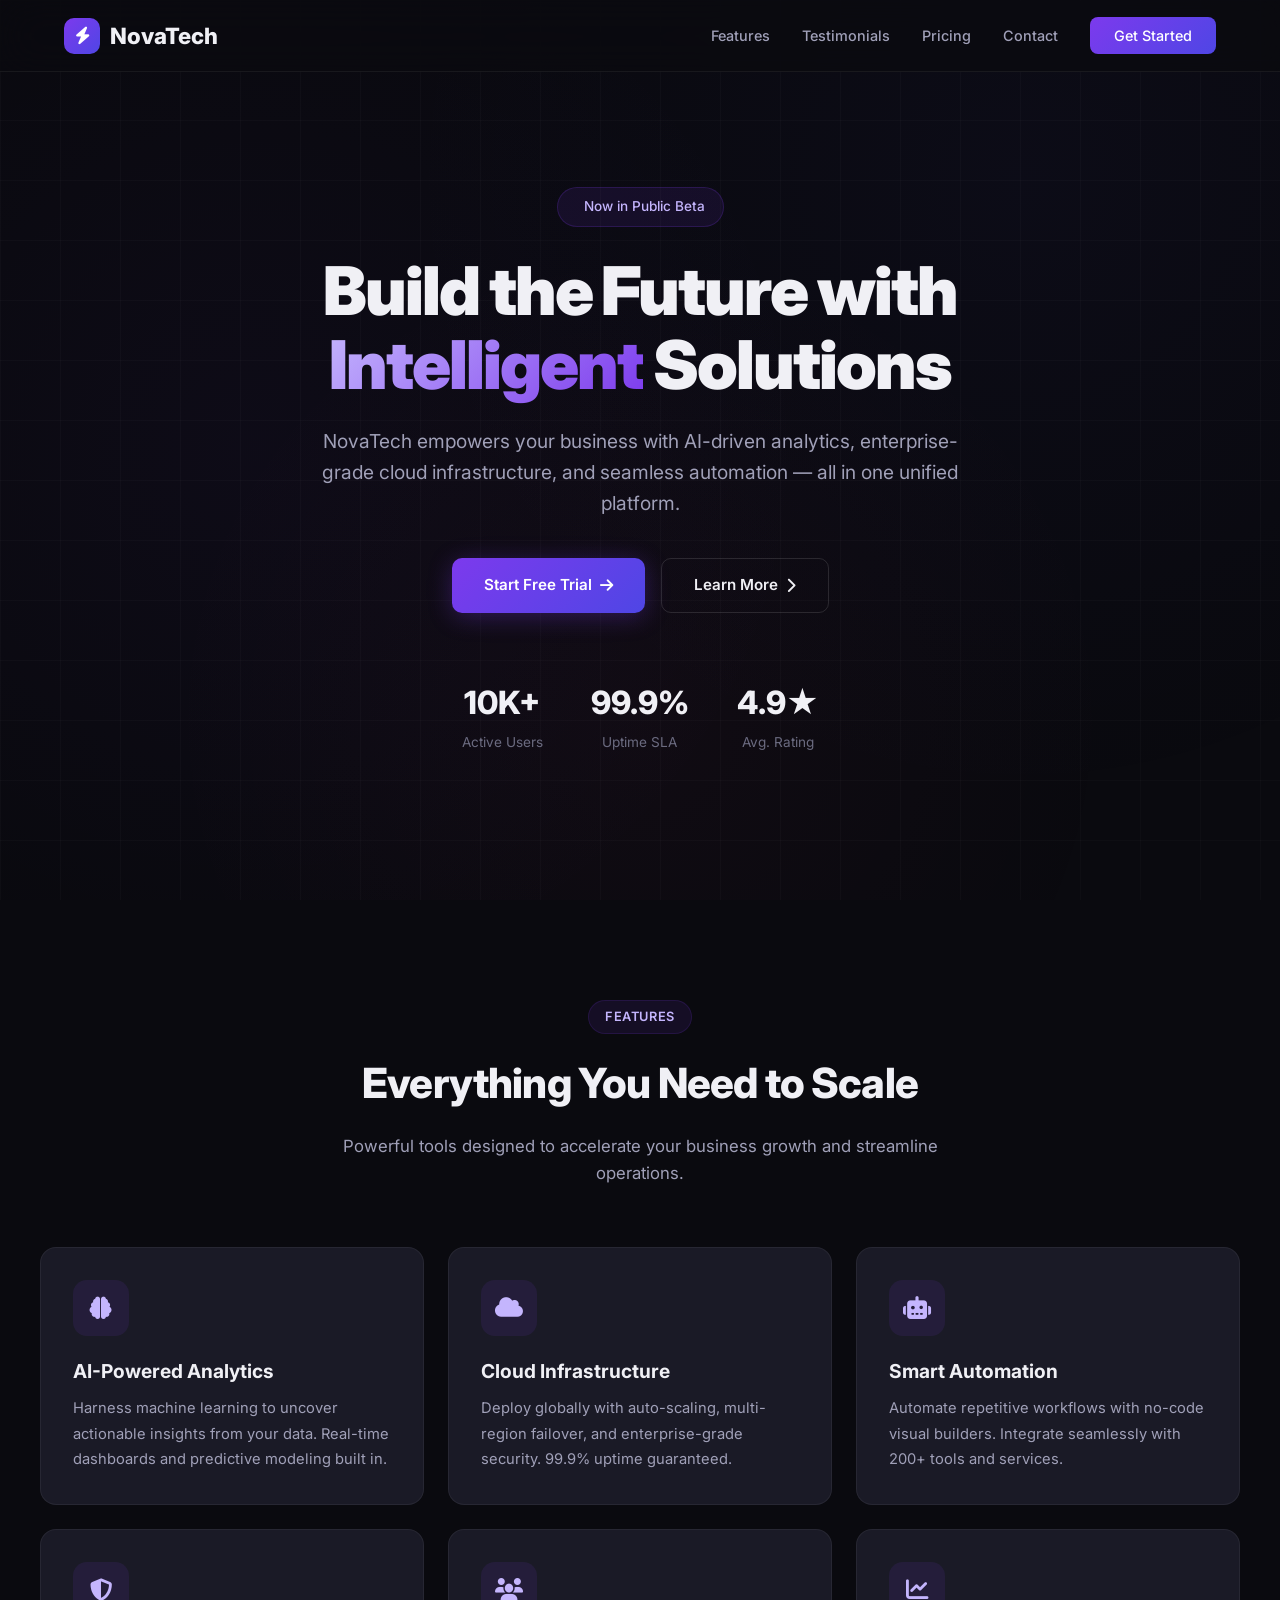
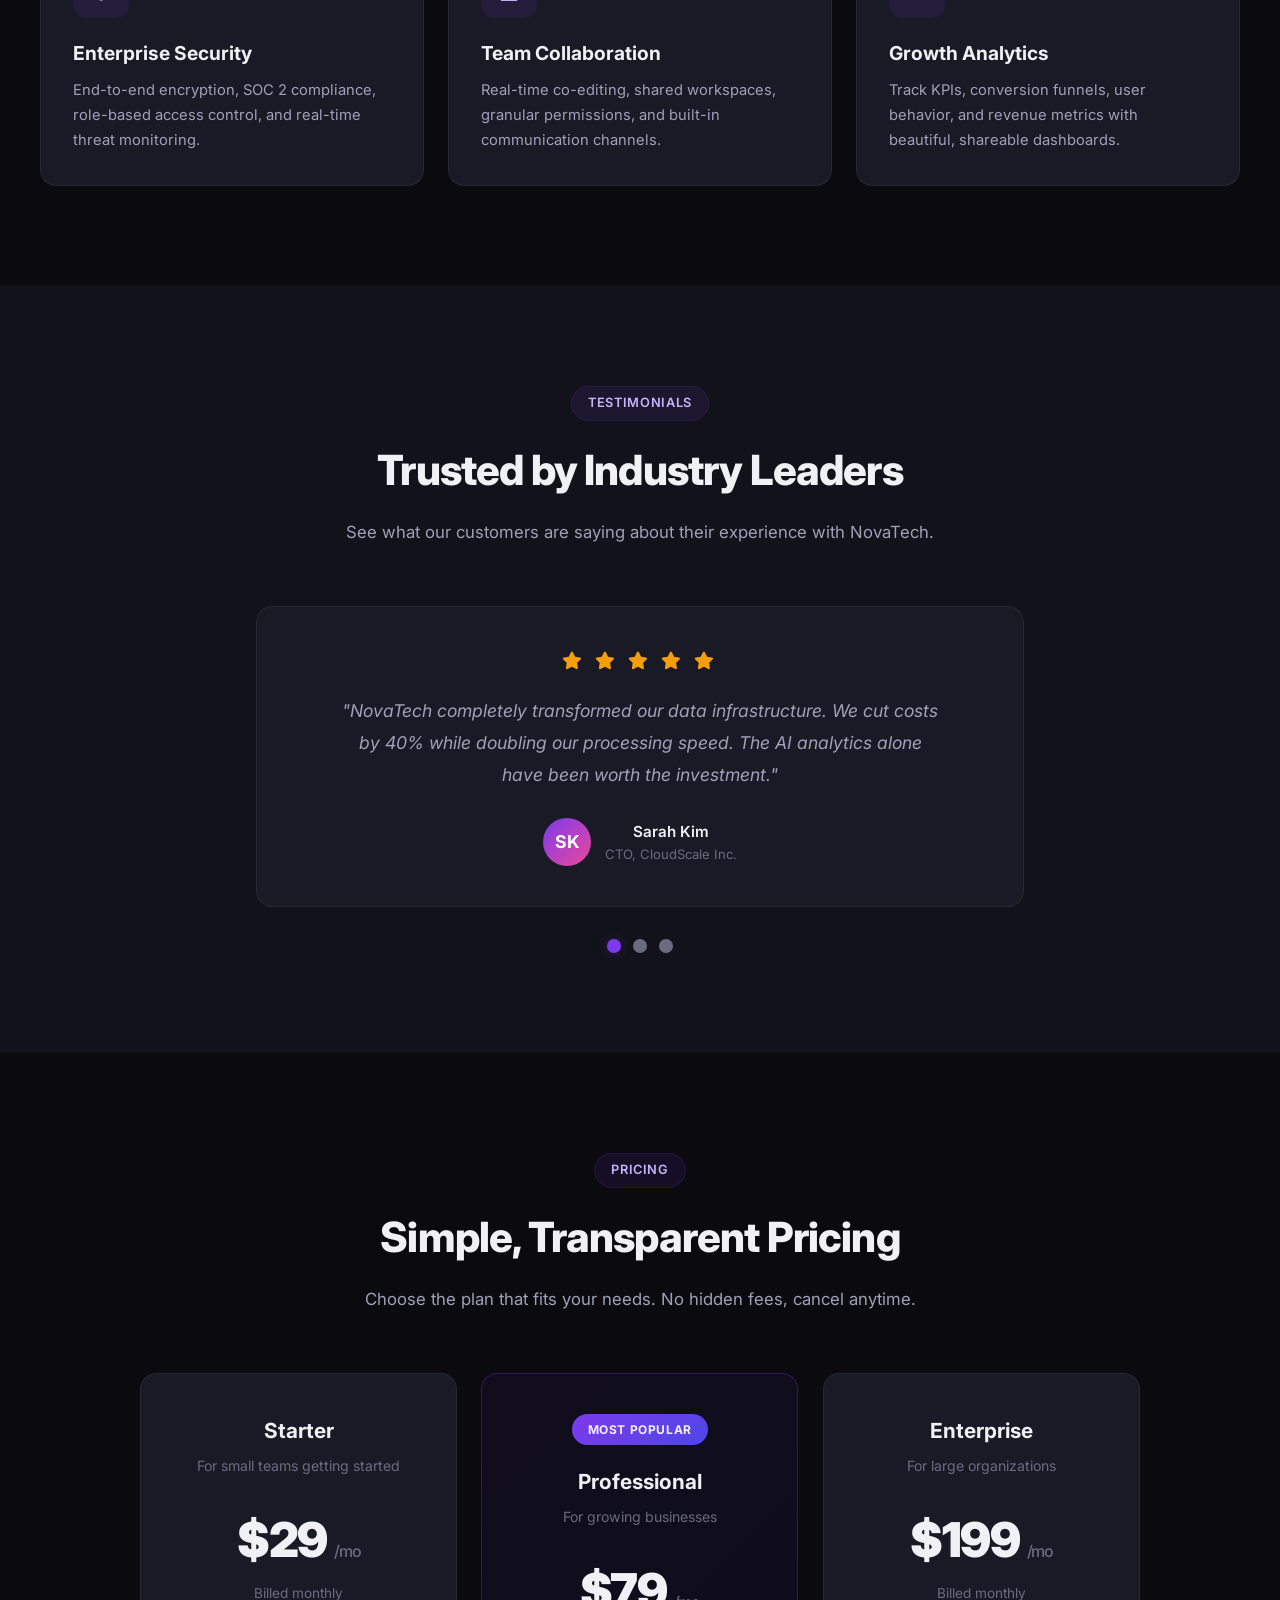
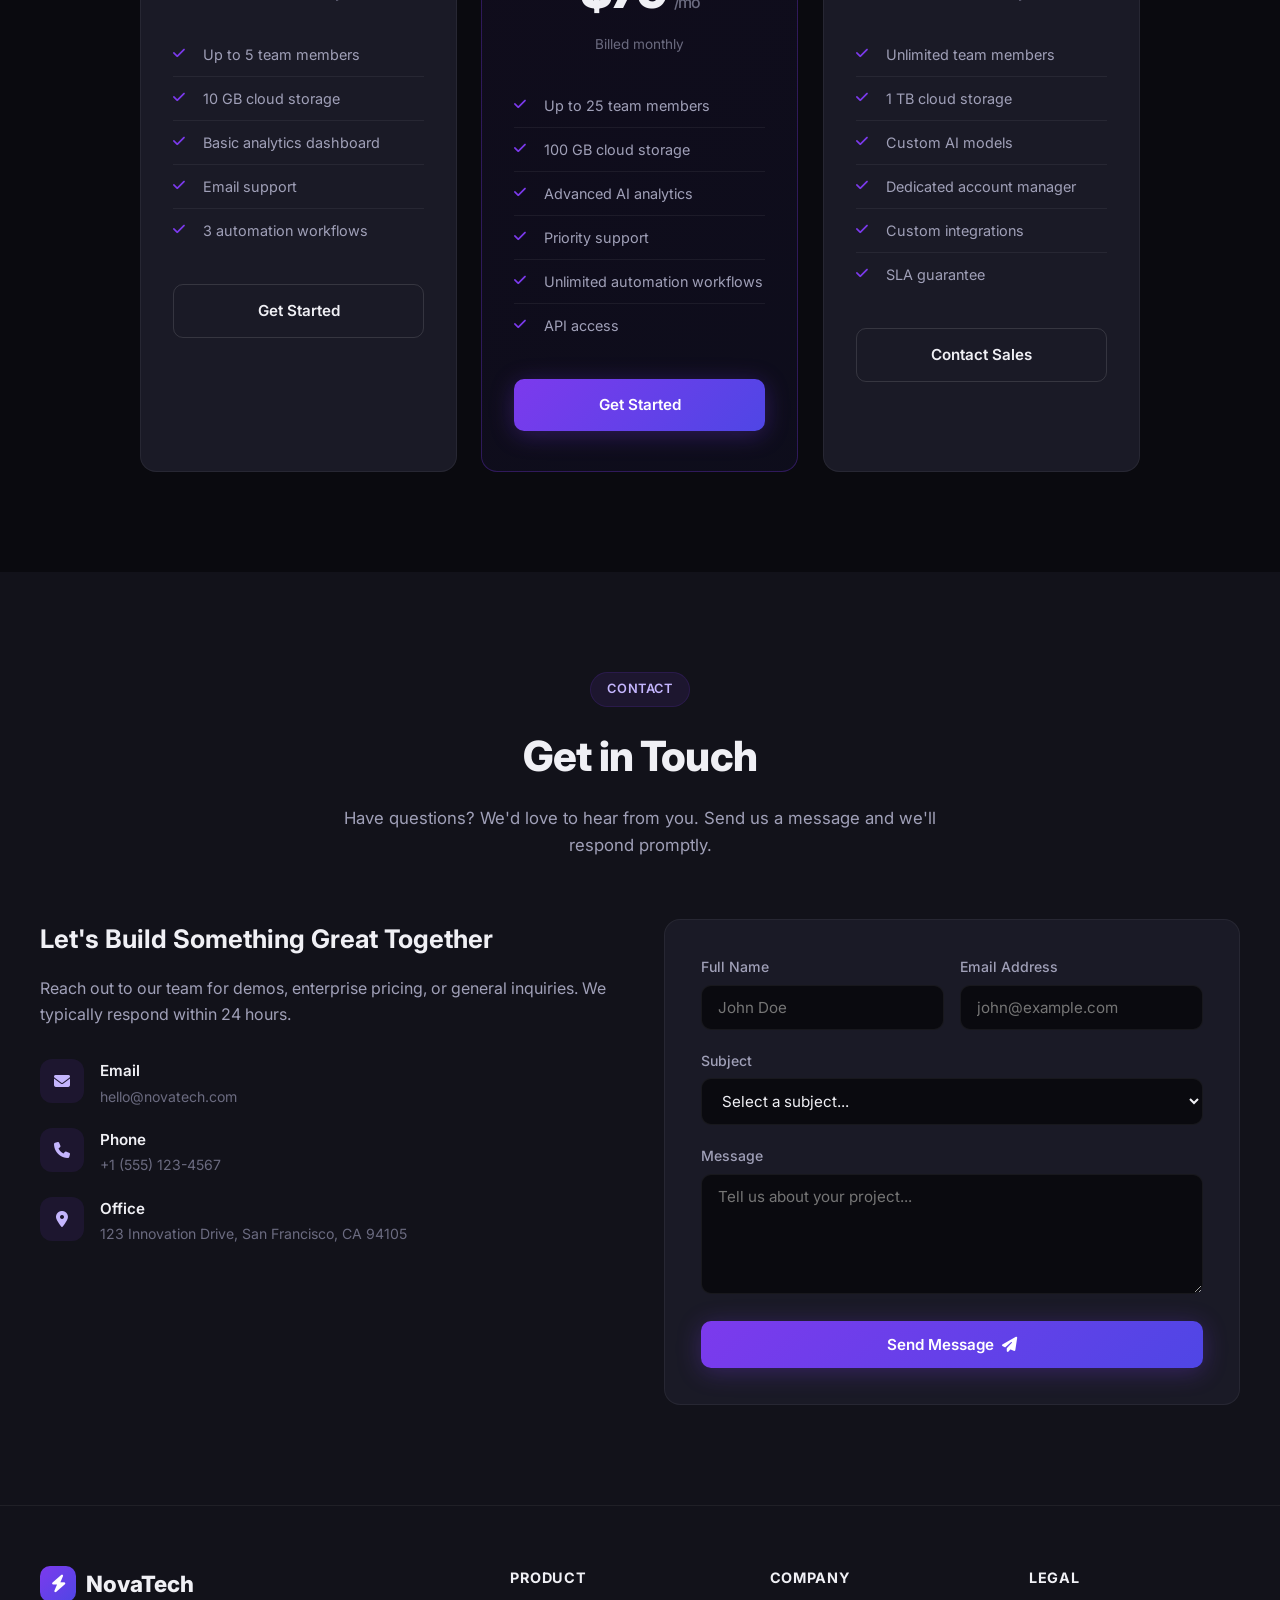
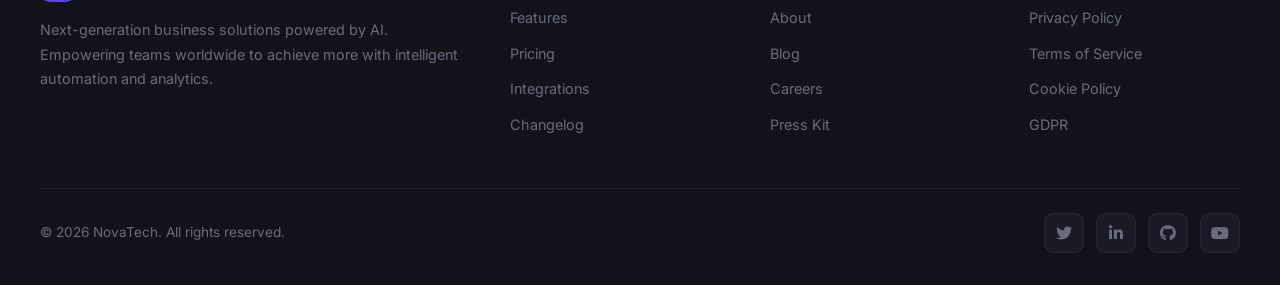
==== index.html @ a4dc11c5 "Initial commit: professional business landing page template" ====
<!DOCTYPE html>
<html lang="en">
<head>
  <meta charset="UTF-8" />
  <meta name="viewport" content="width=device-width, initial-scale=1.0" />
  <title>NovaTech — Next-Gen Business Solutions</title>
  <meta name="description" content="NovaTech delivers cutting-edge business solutions with AI-powered analytics, cloud infrastructure, and enterprise automation." />
  <link rel="preconnect" href="https://fonts.googleapis.com" />
  <link rel="preconnect" href="https://fonts.gstatic.com" crossorigin />
  <link href="https://fonts.googleapis.com/css2?family=Inter:wght@400;500;600;700;800;900&display=swap" rel="stylesheet" />
  <link rel="stylesheet" href="https://cdnjs.cloudflare.com/ajax/libs/font-awesome/6.5.1/css/all.min.css" crossorigin="anonymous" referrerpolicy="no-referrer" />
  <style>
    /* ===== RESET & BASE ===== */
    *,
    *::before,
    *::after { margin: 0; padding: 0; box-sizing: border-box; }

    :root {
      --bg-primary: #0a0a0f;
      --bg-secondary: #12121a;
      --bg-card: #1a1a26;
      --bg-card-hover: #222233;
      --text-primary: #f0f0f5;
      --text-secondary: #a0a0b8;
      --text-muted: #6b6b80;
      --accent: #7c3aed;
      --accent-hover: #8b5cf6;
      --accent-subtle: rgba(124, 58, 237, 0.1);
      --accent-glow: rgba(124, 58, 237, 0.3);
      --gradient-1: linear-gradient(135deg, #7c3aed, #4f46e5);
      --gradient-2: linear-gradient(135deg, #7c3aed, #ec4899);
      --gradient-text: linear-gradient(135deg, #c4b5fd, #7c3aed);
      --border: rgba(255, 255, 255, 0.06);
      --border-hover: rgba(255, 255, 255, 0.12);
      --radius: 16px;
      --radius-sm: 10px;
      --radius-lg: 24px;
      --shadow: 0 4px 30px rgba(0, 0, 0, 0.4);
      --shadow-glow: 0 0 60px rgba(124, 58, 237, 0.15);
      --transition: 0.3s cubic-bezier(0.4, 0, 0.2, 1);
      --max-width: 1200px;
      --nav-height: 72px;
    }

    html { scroll-behavior: smooth; }
    body {
      font-family: 'Inter', -apple-system, BlinkMacSystemFont, sans-serif;
      background: var(--bg-primary);
      color: var(--text-primary);
      line-height: 1.6;
      overflow-x: hidden;
      -webkit-font-smoothing: antialiased;
    }

    /* ===== SCROLLBAR ===== */
    ::-webkit-scrollbar { width: 8px; }
    ::-webkit-scrollbar-track { background: var(--bg-primary); }
    ::-webkit-scrollbar-thumb { background: var(--text-muted); border-radius: 4px; }
    ::-webkit-scrollbar-thumb:hover { background: var(--text-secondary); }

    /* ===== ANIMATED BACKGROUND ===== */
    .bg-grid {
      position: fixed;
      inset: 0;
      z-index: 0;
      pointer-events: none;
      background-image:
        radial-gradient(circle at 20% 50%, rgba(124, 58, 237, 0.04) 0%, transparent 50%),
        radial-gradient(circle at 80% 20%, rgba(79, 70, 229, 0.04) 0%, transparent 50%),
        radial-gradient(circle at 50% 80%, rgba(236, 72, 153, 0.03) 0%, transparent 50%);
    }

    .bg-grid::after {
      content: '';
      position: absolute;
      inset: 0;
      background-image: linear-gradient(rgba(255, 255, 255, 0.02) 1px, transparent 1px),
        linear-gradient(90deg, rgba(255, 255, 255, 0.02) 1px, transparent 1px);
      background-size: 60px 60px;
    }

    /* ===== NAVIGATION ===== */
    nav {
      position: fixed;
      top: 0;
      left: 0;
      right: 0;
      z-index: 1000;
      height: var(--nav-height);
      background: rgba(10, 10, 15, 0.8);
      backdrop-filter: blur(20px);
      -webkit-backdrop-filter: blur(20px);
      border-bottom: 1px solid var(--border);
    }

    .nav-inner {
      max-width: var(--max-width);
      margin: 0 auto;
      padding: 0 24px;
      height: 100%;
      display: flex;
      align-items: center;
      justify-content: space-between;
    }

    .logo {
      display: flex;
      align-items: center;
      gap: 10px;
      text-decoration: none;
      font-weight: 800;
      font-size: 1.4rem;
      color: var(--text-primary);
    }

    .logo-icon {
      width: 36px;
      height: 36px;
      border-radius: 10px;
      background: var(--gradient-1);
      display: flex;
      align-items: center;
      justify-content: center;
      font-size: 1.1rem;
      color: white;
    }

    .nav-links {
      display: flex;
      align-items: center;
      gap: 32px;
      list-style: none;
    }

    .nav-links a {
      text-decoration: none;
      color: var(--text-secondary);
      font-size: 0.9rem;
      font-weight: 500;
      transition: color var(--transition);
      position: relative;
    }

    .nav-links a::after {
      content: '';
      position: absolute;
      bottom: -4px;
      left: 0;
      width: 0;
      height: 2px;
      background: var(--gradient-1);
      transition: width var(--transition);
      border-radius: 1px;
    }

    .nav-links a:hover { color: var(--text-primary); }
    .nav-links a:hover::after { width: 100%; }

    .nav-cta {
      padding: 10px 24px;
      border-radius: 8px;
      background: var(--gradient-1);
      color: white !important;
      font-weight: 600;
      transition: transform var(--transition), box-shadow var(--transition);
    }

    .nav-cta:hover { transform: translateY(-1px); box-shadow: 0 4px 20px var(--accent-glow); }
    .nav-cta::after { display: none !important; }

    .mobile-toggle {
      display: none;
      background: none;
      border: none;
      color: var(--text-primary);
      font-size: 1.5rem;
      cursor: pointer;
      padding: 4px;
    }

    /* ===== BUTTONS ===== */
    .btn {
      display: inline-flex;
      align-items: center;
      gap: 8px;
      padding: 14px 32px;
      border-radius: 10px;
      font-weight: 600;
      font-size: 0.95rem;
      font-family: inherit;
      text-decoration: none;
      cursor: pointer;
      border: none;
      transition: all var(--transition);
    }

    .btn-primary {
      background: var(--gradient-1);
      color: white;
      box-shadow: 0 4px 24px var(--accent-glow);
    }

    .btn-primary:hover {
      transform: translateY(-2px);
      box-shadow: 0 8px 40px var(--accent-glow);
    }

    .btn-secondary {
      background: transparent;
      color: var(--text-primary);
      border: 1px solid var(--border-hover);
    }

    .btn-secondary:hover {
      background: rgba(255, 255, 255, 0.04);
      border-color: var(--text-muted);
    }

    /* ===== HERO ===== */
    .hero {
      position: relative;
      z-index: 1;
      min-height: 100vh;
      display: flex;
      align-items: center;
      justify-content: center;
      padding: 120px 24px 80px;
    }

    .hero-content {
      max-width: 900px;
      text-align: center;
    }

    .hero-badge {
      display: inline-flex;
      align-items: center;
      gap: 8px;
      padding: 8px 18px;
      border-radius: 100px;
      background: var(--accent-subtle);
      border: 1px solid rgba(124, 58, 237, 0.2);
      font-size: 0.85rem;
      font-weight: 500;
      color: #c4b5fd;
      margin-bottom: 28px;
    }

    .hero-badge i { font-size: 0.75rem; }

    .hero h1 {
      font-size: clamp(2.4rem, 7vw, 4.2rem);
      font-weight: 900;
      line-height: 1.1;
      margin-bottom: 24px;
      letter-spacing: -0.03em;
    }

    .hero h1 .highlight {
      background: var(--gradient-text);
      -webkit-background-clip: text;
      -webkit-text-fill-color: transparent;
      background-clip: text;
    }

    .hero p {
      font-size: clamp(1rem, 2vw, 1.2rem);
      color: var(--text-secondary);
      max-width: 640px;
      margin: 0 auto 40px;
    }

    .hero-buttons {
      display: flex;
      flex-wrap: wrap;
      gap: 16px;
      justify-content: center;
    }

    .hero-stats {
      display: flex;
      justify-content: center;
      gap: 48px;
      margin-top: 64px;
      flex-wrap: wrap;
    }

    .hero-stat h3 {
      font-size: 2rem;
      font-weight: 800;
      color: var(--text-primary);
    }

    .hero-stat p {
      font-size: 0.85rem;
      color: var(--text-muted);
      margin: 4px 0 0;
    }

    /* ===== SECTION COMMON ===== */
    section {
      position: relative;
      z-index: 1;
      padding: 100px 24px;
    }

    .section-header {
      text-align: center;
      max-width: 640px;
      margin: 0 auto 60px;
    }

    .section-header h2 {
      font-size: clamp(1.8rem, 4vw, 2.6rem);
      font-weight: 800;
      margin-bottom: 16px;
      letter-spacing: -0.02em;
    }

    .section-header p {
      color: var(--text-secondary);
      font-size: 1.05rem;
    }

    .section-label {
      display: inline-block;
      padding: 6px 16px;
      border-radius: 100px;
      background: var(--accent-subtle);
      border: 1px solid rgba(124, 58, 237, 0.15);
      font-size: 0.8rem;
      font-weight: 600;
      color: #c4b5fd;
      text-transform: uppercase;
      letter-spacing: 0.05em;
      margin-bottom: 16px;
    }

    /* ===== FEATURES ===== */
    .features-grid {
      display: grid;
      grid-template-columns: repeat(auto-fit, minmax(300px, 1fr));
      gap: 24px;
      max-width: var(--max-width);
      margin: 0 auto;
    }

    .feature-card {
      background: var(--bg-card);
      border: 1px solid var(--border);
      border-radius: var(--radius);
      padding: 32px;
      transition: all var(--transition);
      position: relative;
      overflow: hidden;
    }

    .feature-card::before {
      content: '';
      position: absolute;
      top: 0;
      left: 0;
      right: 0;
      height: 3px;
      background: var(--gradient-1);
      transform: scaleX(0);
      transform-origin: left;
      transition: transform var(--transition);
    }

    .feature-card:hover {
      background: var(--bg-card-hover);
      border-color: var(--border-hover);
      transform: translateY(-4px);
    }

    .feature-card:hover::before { transform: scaleX(1); }

    .feature-icon {
      width: 56px;
      height: 56px;
      border-radius: 14px;
      background: var(--accent-subtle);
      display: flex;
      align-items: center;
      justify-content: center;
      font-size: 1.4rem;
      color: #c4b5fd;
      margin-bottom: 20px;
    }

    .feature-card h3 {
      font-size: 1.2rem;
      font-weight: 700;
      margin-bottom: 10px;
    }

    .feature-card p {
      color: var(--text-secondary);
      font-size: 0.92rem;
      line-height: 1.7;
    }

    /* ===== TESTIMONIALS CAROUSEL (CSS-only) ===== */
    .testimonials {
      background: var(--bg-secondary);
    }

    .carousel {
      max-width: 800px;
      margin: 0 auto;
      overflow: hidden;
      position: relative;
    }

    .carousel-track {
      display: flex;
      transition: transform 0.6s cubic-bezier(0.4, 0, 0.2, 1);
    }

    .carousel-slide {
      flex: 0 0 100%;
      padding: 0 16px;
    }

    .testimonial-card {
      background: var(--bg-card);
      border: 1px solid var(--border);
      border-radius: var(--radius);
      padding: 40px;
      text-align: center;
    }

    .testimonial-stars {
      color: #f59e0b;
      font-size: 1.1rem;
      margin-bottom: 20px;
      letter-spacing: 4px;
    }

    .testimonial-text {
      font-size: 1.1rem;
      line-height: 1.8;
      color: var(--text-secondary);
      font-style: italic;
      margin-bottom: 28px;
      max-width: 600px;
      margin-left: auto;
      margin-right: auto;
    }

    .testimonial-author {
      display: flex;
      align-items: center;
      justify-content: center;
      gap: 14px;
    }

    .testimonial-avatar {
      width: 48px;
      height: 48px;
      border-radius: 50%;
      background: var(--gradient-2);
      display: flex;
      align-items: center;
      justify-content: center;
      font-weight: 700;
      font-size: 1.1rem;
      color: white;
    }

    .testimonial-info h4 {
      font-size: 0.95rem;
      font-weight: 600;
    }

    .testimonial-info p {
      font-size: 0.82rem;
      color: var(--text-muted);
    }

    /* Carousel controls */
    .carousel-controls {
      display: flex;
      justify-content: center;
      gap: 12px;
      margin-top: 32px;
    }

    .carousel-label {
      display: block;
      width: 14px;
      height: 14px;
      border-radius: 50%;
      background: var(--text-muted);
      cursor: pointer;
      transition: all var(--transition);
      border: 2px solid transparent;
    }

    .carousel-label:hover { background: var(--text-secondary); }

    #slide-1:checked ~ .carousel .carousel-track { transform: translateX(0); }
    #slide-2:checked ~ .carousel .carousel-track { transform: translateX(-100%); }
    #slide-3:checked ~ .carousel .carousel-track { transform: translateX(-200%); }

    #slide-1:checked ~ .carousel-controls label[for="slide-1"],
    #slide-2:checked ~ .carousel-controls label[for="slide-2"],
    #slide-3:checked ~ .carousel-controls label[for="slide-3"] {
      background: var(--accent);
      border-color: var(--accent-glow);
      box-shadow: 0 0 12px var(--accent-glow);
    }

    .carousel-input { display: none; }

    /* ===== PRICING ===== */
    .pricing-grid {
      display: grid;
      grid-template-columns: repeat(auto-fit, minmax(300px, 1fr));
      gap: 24px;
      max-width: 1000px;
      margin: 0 auto;
    }

    .pricing-card {
      background: var(--bg-card);
      border: 1px solid var(--border);
      border-radius: var(--radius);
      padding: 40px 32px;
      text-align: center;
      transition: all var(--transition);
      position: relative;
    }

    .pricing-card:hover {
      transform: translateY(-4px);
      border-color: var(--border-hover);
    }

    .pricing-card.featured {
      background: linear-gradient(135deg, rgba(124, 58, 237, 0.06), rgba(79, 70, 229, 0.06));
      border-color: rgba(124, 58, 237, 0.3);
      transform: scale(1.04);
    }

    .pricing-card.featured:hover { transform: scale(1.04) translateY(-4px); }

    .pricing-badge {
      display: inline-block;
      padding: 6px 16px;
      border-radius: 100px;
      background: var(--gradient-1);
      font-size: 0.75rem;
      font-weight: 700;
      text-transform: uppercase;
      letter-spacing: 0.05em;
      margin-bottom: 20px;
    }

    .pricing-card h3 {
      font-size: 1.3rem;
      font-weight: 700;
      margin-bottom: 8px;
    }

    .pricing-card .subtitle {
      font-size: 0.88rem;
      color: var(--text-muted);
      margin-bottom: 24px;
    }

    .pricing-price {
      font-size: 3rem;
      font-weight: 900;
      letter-spacing: -0.03em;
      margin-bottom: 4px;
    }

    .pricing-price span {
      font-size: 1rem;
      font-weight: 500;
      color: var(--text-muted);
    }

    .pricing-duration {
      color: var(--text-muted);
      font-size: 0.85rem;
      margin-bottom: 28px;
    }

    .pricing-features {
      list-style: none;
      text-align: left;
      margin-bottom: 32px;
    }

    .pricing-features li {
      padding: 10px 0;
      display: flex;
      align-items: center;
      gap: 12px;
      font-size: 0.9rem;
      color: var(--text-secondary);
      border-bottom: 1px solid var(--border);
    }

    .pricing-features li:last-child { border-bottom: none; }

    .pricing-features li i {
      color: var(--accent);
      font-size: 0.85rem;
      width: 18px;
      flex-shrink: 0;
    }

    .pricing-card .btn {
      width: 100%;
      justify-content: center;
    }

    /* ===== CONTACT ===== */
    .contact {
      background: var(--bg-secondary);
    }

    .contact-grid {
      display: grid;
      grid-template-columns: 1fr 1fr;
      gap: 48px;
      max-width: var(--max-width);
      margin: 0 auto;
      align-items: start;
    }

    .contact-info h3 {
      font-size: 1.6rem;
      font-weight: 700;
      margin-bottom: 16px;
    }

    .contact-info > p {
      color: var(--text-secondary);
      margin-bottom: 32px;
    }

    .contact-detail {
      display: flex;
      gap: 16px;
      margin-bottom: 20px;
    }

    .contact-detail i {
      width: 44px;
      height: 44px;
      border-radius: 12px;
      background: var(--accent-subtle);
      display: flex;
      align-items: center;
      justify-content: center;
      color: #c4b5fd;
      flex-shrink: 0;
    }

    .contact-detail h4 {
      font-size: 0.95rem;
      font-weight: 600;
      margin-bottom: 2px;
    }

    .contact-detail p {
      font-size: 0.88rem;
      color: var(--text-muted);
    }

    .contact-form {
      background: var(--bg-card);
      border: 1px solid var(--border);
      border-radius: var(--radius);
      padding: 36px;
    }

    .form-group {
      margin-bottom: 20px;
    }

    .form-group label {
      display: block;
      font-size: 0.88rem;
      font-weight: 500;
      margin-bottom: 6px;
      color: var(--text-secondary);
    }

    .form-group input,
    .form-group textarea,
    .form-group select {
      width: 100%;
      padding: 12px 16px;
      border-radius: var(--radius-sm);
      background: var(--bg-primary);
      border: 1px solid var(--border);
      color: var(--text-primary);
      font-family: inherit;
      font-size: 0.95rem;
      transition: border-color var(--transition);
      outline: none;
    }

    .form-group input:focus,
    .form-group textarea:focus {
      border-color: var(--accent);
      box-shadow: 0 0 0 3px var(--accent-subtle);
    }

    .form-group textarea {
      min-height: 120px;
      resize: vertical;
    }

    .form-row {
      display: grid;
      grid-template-columns: 1fr 1fr;
      gap: 16px;
    }

    .contact-form .btn {
      width: 100%;
      justify-content: center;
    }

    /* ===== FOOTER ===== */
    footer {
      position: relative;
      z-index: 1;
      border-top: 1px solid var(--border);
      padding: 60px 24px 32px;
      background: var(--bg-secondary);
    }

    .footer-inner {
      max-width: var(--max-width);
      margin: 0 auto;
      display: grid;
      grid-template-columns: 2fr 1fr 1fr 1fr;
      gap: 48px;
    }

    .footer-brand .logo { margin-bottom: 16px; }
    .footer-brand p {
      color: var(--text-muted);
      font-size: 0.9rem;
      line-height: 1.7;
    }

    .footer-col h4 {
      font-size: 0.9rem;
      font-weight: 700;
      text-transform: uppercase;
      letter-spacing: 0.05em;
      margin-bottom: 16px;
      color: var(--text-primary);
    }

    .footer-col ul {
      list-style: none;
    }

    .footer-col ul li {
      margin-bottom: 10px;
    }

    .footer-col ul a {
      text-decoration: none;
      color: var(--text-muted);
      font-size: 0.9rem;
      transition: color var(--transition);
    }

    .footer-col ul a:hover { color: var(--text-primary); }

    .footer-bottom {
      max-width: var(--max-width);
      margin: 40px auto 0;
      padding-top: 24px;
      border-top: 1px solid var(--border);
      display: flex;
      justify-content: space-between;
      align-items: center;
      flex-wrap: wrap;
      gap: 16px;
    }

    .footer-bottom p {
      color: var(--text-muted);
      font-size: 0.85rem;
    }

    .footer-socials {
      display: flex;
      gap: 12px;
    }

    .footer-socials a {
      width: 40px;
      height: 40px;
      border-radius: 10px;
      background: var(--bg-card);
      border: 1px solid var(--border);
      display: flex;
      align-items: center;
      justify-content: center;
      color: var(--text-muted);
      text-decoration: none;
      transition: all var(--transition);
    }

    .footer-socials a:hover {
      background: var(--accent-subtle);
      color: var(--accent);
      border-color: rgba(124, 58, 237, 0.3);
    }

    /* ===== ANIMATIONS ===== */
    .fade-in {
      opacity: 0;
      transform: translateY(30px);
      animation: fadeIn 0.7s ease forwards;
    }

    .fade-in-delay-1 { animation-delay: 0.1s; }
    .fade-in-delay-2 { animation-delay: 0.2s; }
    .fade-in-delay-3 { animation-delay: 0.3s; }
    .fade-in-delay-4 { animation-delay: 0.4s; }

    @keyframes fadeIn {
      to { opacity: 1; transform: translateY(0); }
    }

    @keyframes float {
      0%, 100% { transform: translateY(0); }
      50% { transform: translateY(-10px); }
    }

    .float { animation: float 4s ease-in-out infinite; }

    /* ===== RESPONSIVE ===== */
    @media (max-width: 1024px) {
      .footer-inner { grid-template-columns: 1fr 1fr; }
    }

    @media (max-width: 768px) {
      .nav-links { display: none; }
      .mobile-toggle { display: block; }

      .nav-links.open {
        display: flex;
        flex-direction: column;
        position: absolute;
        top: var(--nav-height);
        left: 0;
        right: 0;
        background: rgba(10, 10, 15, 0.98);
        backdrop-filter: blur(20px);
        padding: 24px;
        gap: 16px;
        border-bottom: 1px solid var(--border);
      }

      .hero-stats { gap: 28px; }

      .contact-grid {
        grid-template-columns: 1fr;
      }

      .form-row {
        grid-template-columns: 1fr;
      }

      .pricing-card.featured {
        transform: none;
      }
      .pricing-card.featured:hover { transform: translateY(-4px); }

      .footer-inner { grid-template-columns: 1fr; text-align: center; }
      .footer-bottom { flex-direction: column; text-align: center; }
    }

    @media (max-width: 480px) {
      section { padding: 60px 16px; }
      .hero { padding: 100px 16px 60px; }
      .pricing-card { padding: 28px 20px; }
    }
  </style>
</head>
<body>

  <!-- Background -->
  <div class="bg-grid"></div>

  <!-- ===== NAV ===== -->
  <nav>
    <div class="nav-inner">
      <a href="#" class="logo">
        <div class="logo-icon"><i class="fas fa-bolt"></i></div>
        NovaTech
      </a>
      <button class="mobile-toggle" id="mobileToggle" aria-label="Menu">
        <i class="fas fa-bars"></i>
      </button>
      <ul class="nav-links" id="navLinks">
        <li><a href="#features">Features</a></li>
        <li><a href="#testimonials">Testimonials</a></li>
        <li><a href="#pricing">Pricing</a></li>
        <li><a href="#contact">Contact</a></li>
        <li><a href="#contact" class="nav-cta">Get Started</a></li>
      </ul>
    </div>
  </nav>

  <!-- ===== HERO ===== -->
  <section class="hero" id="hero">
    <div class="hero-content">
      <div class="hero-badge fade-in">
        <i class="fas fa-sparkles"></i> Now in Public Beta
      </div>
      <h1 class="fade-in fade-in-delay-1">
        Build the Future with <span class="highlight">Intelligent</span> Solutions
      </h1>
      <p class="fade-in fade-in-delay-2">
        NovaTech empowers your business with AI-driven analytics, enterprise-grade cloud infrastructure, and seamless automation — all in one unified platform.
      </p>
      <div class="hero-buttons fade-in fade-in-delay-3">
        <a href="#contact" class="btn btn-primary">
          Start Free Trial <i class="fas fa-arrow-right"></i>
        </a>
        <a href="#features" class="btn btn-secondary">
          Learn More <i class="fas fa-chevron-right"></i>
        </a>
      </div>
      <div class="hero-stats fade-in fade-in-delay-4">
        <div class="hero-stat">
          <h3>10K+</h3>
          <p>Active Users</p>
        </div>
        <div class="hero-stat">
          <h3>99.9%</h3>
          <p>Uptime SLA</p>
        </div>
        <div class="hero-stat">
          <h3>4.9★</h3>
          <p>Avg. Rating</p>
        </div>
      </div>
    </div>
  </section>

  <!-- ===== FEATURES ===== -->
  <section id="features">
    <div class="section-header fade-in">
      <span class="section-label">Features</span>
      <h2>Everything You Need to Scale</h2>
      <p>Powerful tools designed to accelerate your business growth and streamline operations.</p>
    </div>
    <div class="features-grid">
      <div class="feature-card fade-in fade-in-delay-1">
        <div class="feature-icon"><i class="fas fa-brain"></i></div>
        <h3>AI-Powered Analytics</h3>
        <p>Harness machine learning to uncover actionable insights from your data. Real-time dashboards and predictive modeling built in.</p>
      </div>
      <div class="feature-card fade-in fade-in-delay-2">
        <div class="feature-icon"><i class="fas fa-cloud"></i></div>
        <h3>Cloud Infrastructure</h3>
        <p>Deploy globally with auto-scaling, multi-region failover, and enterprise-grade security. 99.9% uptime guaranteed.</p>
      </div>
      <div class="feature-card fade-in fade-in-delay-3">
        <div class="feature-icon"><i class="fas fa-robot"></i></div>
        <h3>Smart Automation</h3>
        <p>Automate repetitive workflows with no-code visual builders. Integrate seamlessly with 200+ tools and services.</p>
      </div>
      <div class="feature-card fade-in fade-in-delay-1">
        <div class="feature-icon"><i class="fas fa-shield-halved"></i></div>
        <h3>Enterprise Security</h3>
        <p>End-to-end encryption, SOC 2 compliance, role-based access control, and real-time threat monitoring.</p>
      </div>
      <div class="feature-card fade-in fade-in-delay-2">
        <div class="feature-icon"><i class="fas fa-users"></i></div>
        <h3>Team Collaboration</h3>
        <p>Real-time co-editing, shared workspaces, granular permissions, and built-in communication channels.</p>
      </div>
      <div class="feature-card fade-in fade-in-delay-3">
        <div class="feature-icon"><i class="fas fa-chart-line"></i></div>
        <h3>Growth Analytics</h3>
        <p>Track KPIs, conversion funnels, user behavior, and revenue metrics with beautiful, shareable dashboards.</p>
      </div>
    </div>
  </section>

  <!-- ===== TESTIMONIALS ===== -->
  <section id="testimonials" class="testimonials">
    <div class="section-header fade-in">
      <span class="section-label">Testimonials</span>
      <h2>Trusted by Industry Leaders</h2>
      <p>See what our customers are saying about their experience with NovaTech.</p>
    </div>

    <input type="radio" name="slide" id="slide-1" class="carousel-input" checked />
    <input type="radio" name="slide" id="slide-2" class="carousel-input" />
    <input type="radio" name="slide" id="slide-3" class="carousel-input" />

    <div class="carousel">
      <div class="carousel-track">
        <div class="carousel-slide">
          <div class="testimonial-card">
            <div class="testimonial-stars">
              <i class="fas fa-star"></i>
              <i class="fas fa-star"></i>
              <i class="fas fa-star"></i>
              <i class="fas fa-star"></i>
              <i class="fas fa-star"></i>
            </div>
            <p class="testimonial-text">
              "NovaTech completely transformed our data infrastructure. We cut costs by 40% while doubling our processing speed. The AI analytics alone have been worth the investment."
            </p>
            <div class="testimonial-author">
              <div class="testimonial-avatar">SK</div>
              <div class="testimonial-info">
                <h4>Sarah Kim</h4>
                <p>CTO, CloudScale Inc.</p>
              </div>
            </div>
          </div>
        </div>
        <div class="carousel-slide">
          <div class="testimonial-card">
            <div class="testimonial-stars">
              <i class="fas fa-star"></i>
              <i class="fas fa-star"></i>
              <i class="fas fa-star"></i>
              <i class="fas fa-star"></i>
              <i class="fas fa-star"></i>
            </div>
            <p class="testimonial-text">
              "The automation workflows saved our team over 20 hours per week. Setup was intuitive and the support team was incredibly responsive. Highly recommend."
            </p>
            <div class="testimonial-author">
              <div class="testimonial-avatar">MR</div>
              <div class="testimonial-info">
                <h4>Marcus Rivera</h4>
                <p>VP Engineering, DataFlow</p>
              </div>
            </div>
          </div>
        </div>
        <div class="carousel-slide">
          <div class="testimonial-card">
            <div class="testimonial-stars">
              <i class="fas fa-star"></i>
              <i class="fas fa-star"></i>
              <i class="fas fa-star"></i>
              <i class="fas fa-star"></i>
              <i class="fas fa-star"></i>
            </div>
            <p class="testimonial-text">
              "We evaluated a dozen platforms before choosing NovaTech. The security compliance, scalability, and developer experience are unmatched in the market."
            </p>
            <div class="testimonial-author">
              <div class="testimonial-avatar">JL</div>
              <div class="testimonial-info">
                <h4>Jennifer Liu</h4>
                <p>Director of Ops, SecureBase</p>
              </div>
            </div>
          </div>
        </div>
      </div>
    </div>

    <div class="carousel-controls">
      <label for="slide-1" class="carousel-label" aria-label="Go to slide 1"></label>
      <label for="slide-2" class="carousel-label" aria-label="Go to slide 2"></label>
      <label for="slide-3" class="carousel-label" aria-label="Go to slide 3"></label>
    </div>
  </section>

  <!-- ===== PRICING ===== -->
  <section id="pricing">
    <div class="section-header fade-in">
      <span class="section-label">Pricing</span>
      <h2>Simple, Transparent Pricing</h2>
      <p>Choose the plan that fits your needs. No hidden fees, cancel anytime.</p>
    </div>
    <div class="pricing-grid">
      <div class="pricing-card fade-in fade-in-delay-1">
        <h3>Starter</h3>
        <p class="subtitle">For small teams getting started</p>
        <div class="pricing-price">$29 <span>/mo</span></div>
        <p class="pricing-duration">Billed monthly</p>
        <ul class="pricing-features">
          <li><i class="fas fa-check"></i> Up to 5 team members</li>
          <li><i class="fas fa-check"></i> 10 GB cloud storage</li>
          <li><i class="fas fa-check"></i> Basic analytics dashboard</li>
          <li><i class="fas fa-check"></i> Email support</li>
          <li><i class="fas fa-check"></i> 3 automation workflows</li>
        </ul>
        <a href="#" class="btn btn-secondary">Get Started</a>
      </div>

      <div class="pricing-card featured fade-in fade-in-delay-2">
        <div class="pricing-badge">Most Popular</div>
        <h3>Professional</h3>
        <p class="subtitle">For growing businesses</p>
        <div class="pricing-price">$79 <span>/mo</span></div>
        <p class="pricing-duration">Billed monthly</p>
        <ul class="pricing-features">
          <li><i class="fas fa-check"></i> Up to 25 team members</li>
          <li><i class="fas fa-check"></i> 100 GB cloud storage</li>
          <li><i class="fas fa-check"></i> Advanced AI analytics</li>
          <li><i class="fas fa-check"></i> Priority support</li>
          <li><i class="fas fa-check"></i> Unlimited automation workflows</li>
          <li><i class="fas fa-check"></i> API access</li>
        </ul>
        <a href="#" class="btn btn-primary">Get Started</a>
      </div>

      <div class="pricing-card fade-in fade-in-delay-3">
        <h3>Enterprise</h3>
        <p class="subtitle">For large organizations</p>
        <div class="pricing-price">$199 <span>/mo</span></div>
        <p class="pricing-duration">Billed monthly</p>
        <ul class="pricing-features">
          <li><i class="fas fa-check"></i> Unlimited team members</li>
          <li><i class="fas fa-check"></i> 1 TB cloud storage</li>
          <li><i class="fas fa-check"></i> Custom AI models</li>
          <li><i class="fas fa-check"></i> Dedicated account manager</li>
          <li><i class="fas fa-check"></i> Custom integrations</li>
          <li><i class="fas fa-check"></i> SLA guarantee</li>
        </ul>
        <a href="#" class="btn btn-secondary">Contact Sales</a>
      </div>
    </div>
  </section>

  <!-- ===== CONTACT ===== -->
  <section id="contact" class="contact">
    <div class="section-header fade-in">
      <span class="section-label">Contact</span>
      <h2>Get in Touch</h2>
      <p>Have questions? We'd love to hear from you. Send us a message and we'll respond promptly.</p>
    </div>
    <div class="contact-grid">
      <div class="contact-info fade-in fade-in-delay-1">
        <h3>Let's Build Something Great Together</h3>
        <p>Reach out to our team for demos, enterprise pricing, or general inquiries. We typically respond within 24 hours.</p>
        <div class="contact-detail">
          <i class="fas fa-envelope"></i>
          <div>
            <h4>Email</h4>
            <p>hello@novatech.com</p>
          </div>
        </div>
        <div class="contact-detail">
          <i class="fas fa-phone"></i>
          <div>
            <h4>Phone</h4>
            <p>+1 (555) 123-4567</p>
          </div>
        </div>
        <div class="contact-detail">
          <i class="fas fa-location-dot"></i>
          <div>
            <h4>Office</h4>
            <p>123 Innovation Drive, San Francisco, CA 94105</p>
          </div>
        </div>
      </div>
      <form class="contact-form fade-in fade-in-delay-2" onsubmit="event.preventDefault(); alert('Thanks for reaching out! We\'ll get back to you soon.');">
        <div class="form-row">
          <div class="form-group">
            <label for="name">Full Name</label>
            <input type="text" id="name" placeholder="John Doe" required />
          </div>
          <div class="form-group">
            <label for="email">Email Address</label>
            <input type="email" id="email" placeholder="john@example.com" required />
          </div>
        </div>
        <div class="form-group">
          <label for="subject">Subject</label>
          <select id="subject">
            <option value="">Select a subject...</option>
            <option value="general">General Inquiry</option>
            <option value="sales">Sales &amp; Pricing</option>
            <option value="support">Technical Support</option>
            <option value="partnership">Partnerships</option>
          </select>
        </div>
        <div class="form-group">
          <label for="message">Message</label>
          <textarea id="message" placeholder="Tell us about your project..." required></textarea>
        </div>
        <button type="submit" class="btn btn-primary">
          Send Message <i class="fas fa-paper-plane"></i>
        </button>
      </form>
    </div>
  </section>

  <!-- ===== FOOTER ===== -->
  <footer>
    <div class="footer-inner">
      <div class="footer-brand">
        <a href="#" class="logo">
          <div class="logo-icon"><i class="fas fa-bolt"></i></div>
          NovaTech
        </a>
        <p>Next-generation business solutions powered by AI. Empowering teams worldwide to achieve more with intelligent automation and analytics.</p>
      </div>
      <div class="footer-col">
        <h4>Product</h4>
        <ul>
          <li><a href="#">Features</a></li>
          <li><a href="#">Pricing</a></li>
          <li><a href="#">Integrations</a></li>
          <li><a href="#">Changelog</a></li>
        </ul>
      </div>
      <div class="footer-col">
        <h4>Company</h4>
        <ul>
          <li><a href="#">About</a></li>
          <li><a href="#">Blog</a></li>
          <li><a href="#">Careers</a></li>
          <li><a href="#">Press Kit</a></li>
        </ul>
      </div>
      <div class="footer-col">
        <h4>Legal</h4>
        <ul>
          <li><a href="#">Privacy Policy</a></li>
          <li><a href="#">Terms of Service</a></li>
          <li><a href="#">Cookie Policy</a></li>
          <li><a href="#">GDPR</a></li>
        </ul>
      </div>
    </div>
    <div class="footer-bottom">
      <p>&copy; 2026 NovaTech. All rights reserved.</p>
      <div class="footer-socials">
        <a href="#" aria-label="Twitter"><i class="fab fa-twitter"></i></a>
        <a href="#" aria-label="LinkedIn"><i class="fab fa-linkedin-in"></i></a>
        <a href="#" aria-label="GitHub"><i class="fab fa-github"></i></a>
        <a href="#" aria-label="YouTube"><i class="fab fa-youtube"></i></a>
      </div>
    </div>
  </footer>

  <!-- Mobile nav toggle -->
  <script>
    const toggle = document.getElementById('mobileToggle');
    const navLinks = document.getElementById('navLinks');
    toggle.addEventListener('click', () => {
      navLinks.classList.toggle('open');
      const icon = toggle.querySelector('i');
      icon.classList.toggle('fa-bars');
      icon.classList.toggle('fa-times');
    });
    // Close mobile nav on link click
    navLinks.querySelectorAll('a').forEach(link => {
      link.addEventListener('click', () => {
        navLinks.classList.remove('open');
        const icon = toggle.querySelector('i');
        icon.classList.add('fa-bars');
        icon.classList.remove('fa-times');
      });
    });
  </script>
</body>
</html>
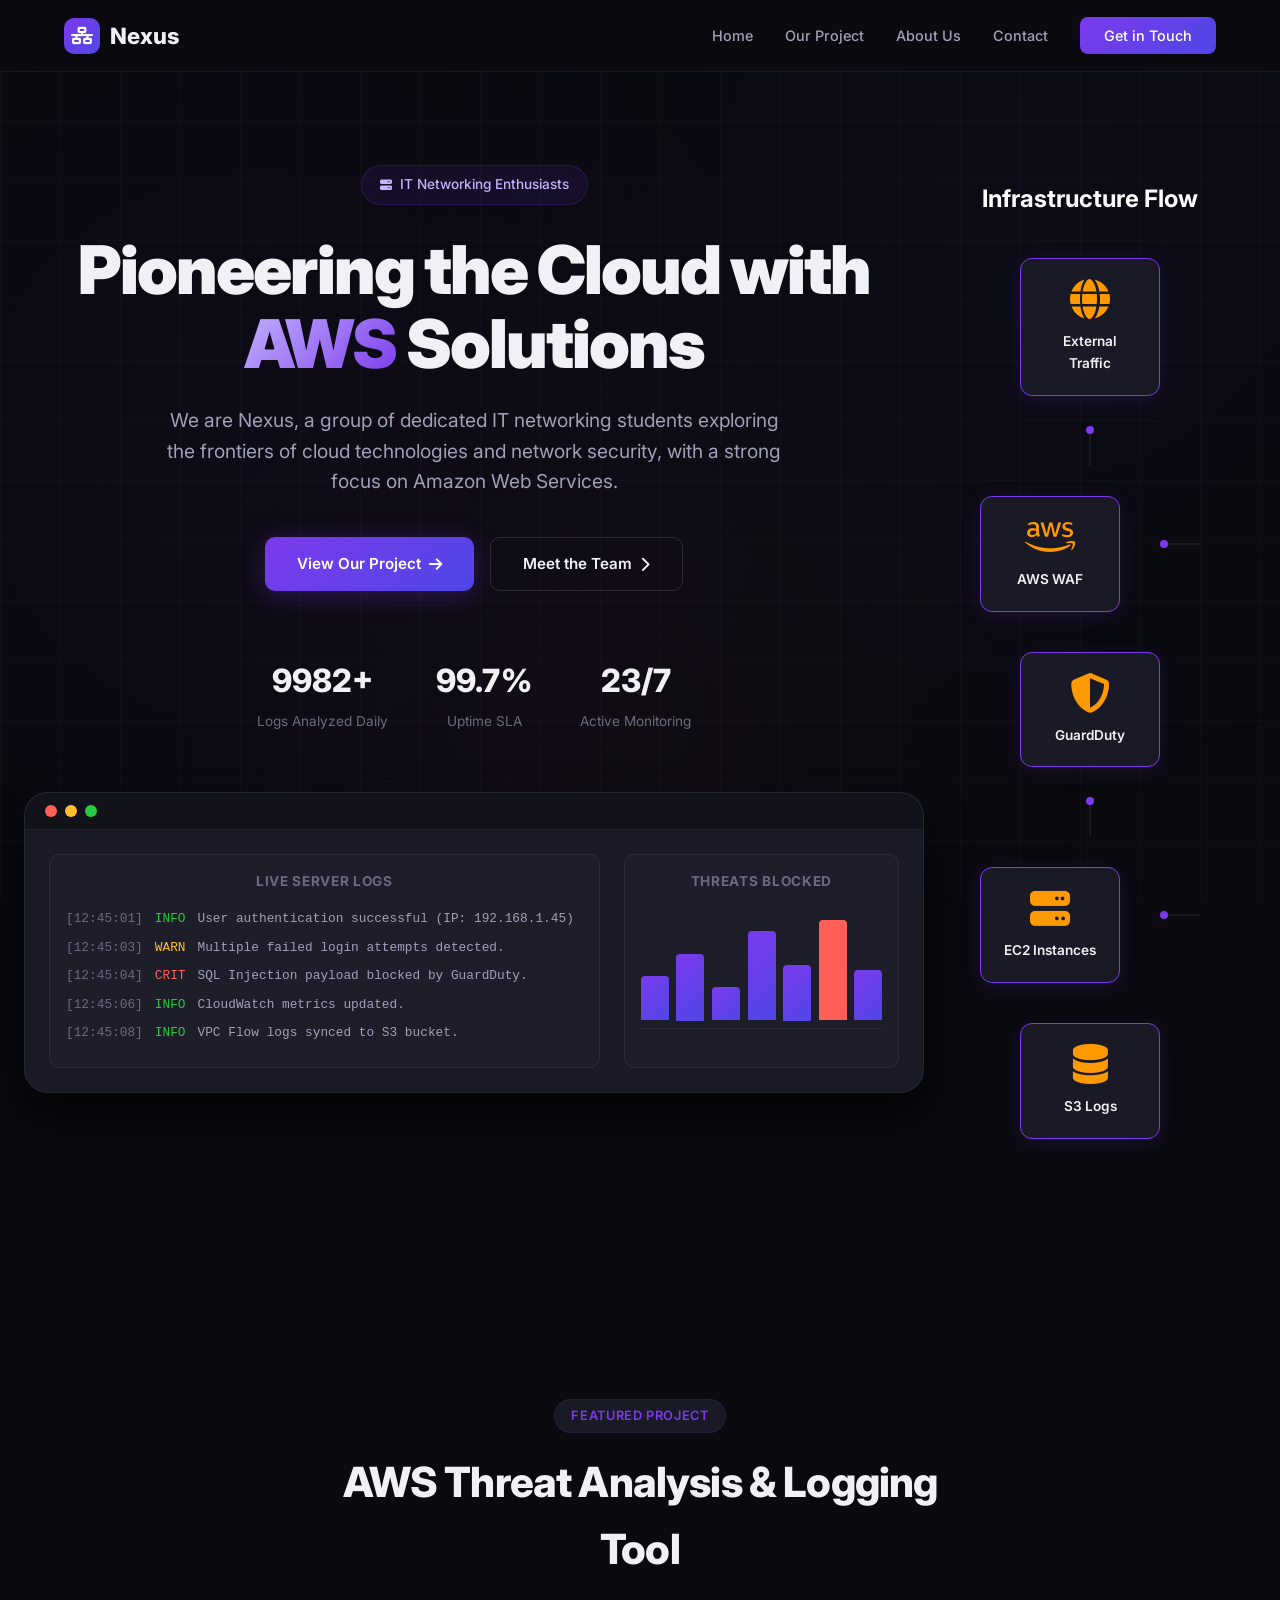
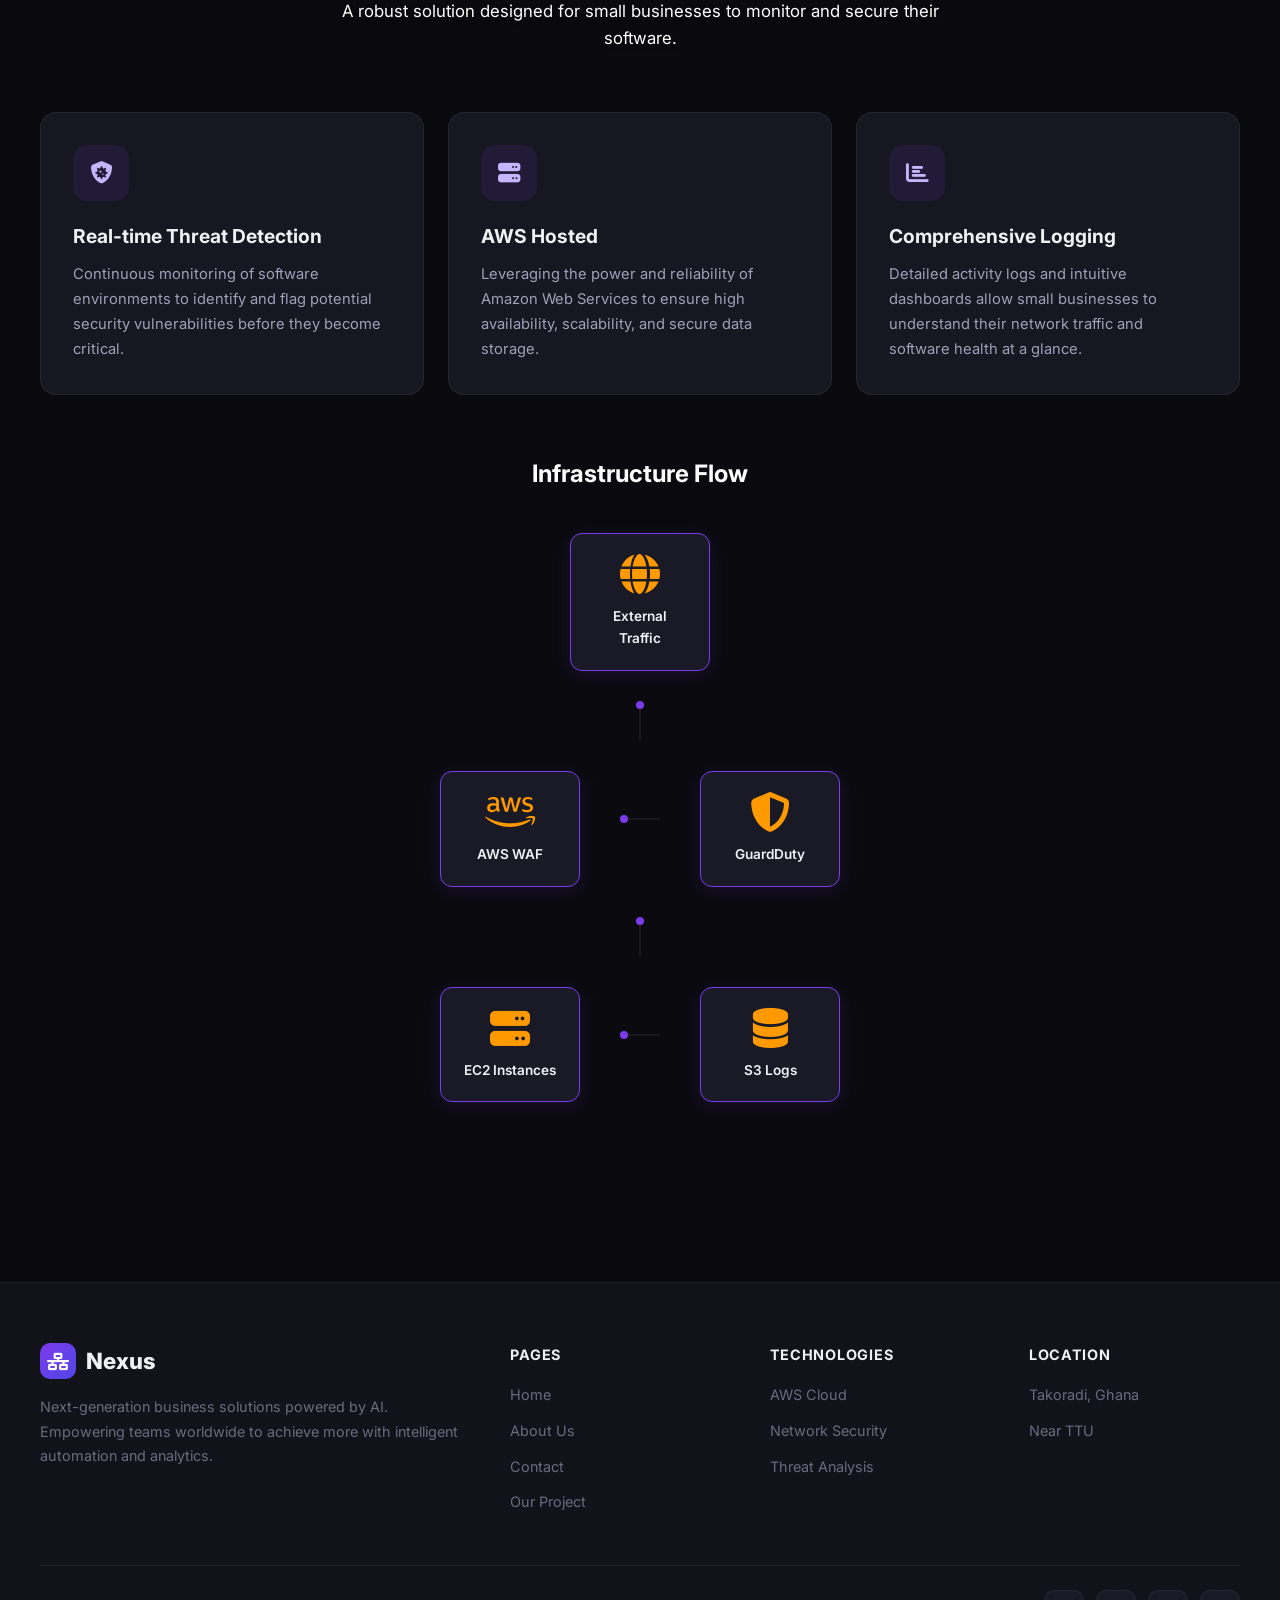
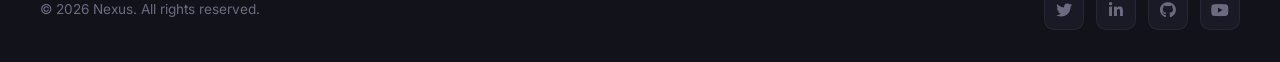
==== commit 2655b45b: "Add premium features: dashboard mockup, scroll animations, counters, architecture diagram, and custo" ====
--- a/index.html
+++ b/index.html
@@ -3,895 +3,14 @@
 <head>
   <meta charset="UTF-8" />
   <meta name="viewport" content="width=device-width, initial-scale=1.0" />
-  <title>NovaTech — Next-Gen Business Solutions</title>
-  <meta name="description" content="NovaTech delivers cutting-edge business solutions with AI-powered analytics, cloud infrastructure, and enterprise automation." />
+  <title>Nexus — IT Networking & AWS Cloud Solutions</title>
+  <meta name="description" content="Nexus is a group of IT networking students specializing in AWS cloud infrastructure and threat analysis. with AI-powered analytics, cloud infrastructure, and enterprise automation." />
   <link rel="preconnect" href="https://fonts.googleapis.com" />
   <link rel="preconnect" href="https://fonts.gstatic.com" crossorigin />
   <link href="https://fonts.googleapis.com/css2?family=Inter:wght@400;500;600;700;800;900&display=swap" rel="stylesheet" />
   <link rel="stylesheet" href="https://cdnjs.cloudflare.com/ajax/libs/font-awesome/6.5.1/css/all.min.css" crossorigin="anonymous" referrerpolicy="no-referrer" />
-  <style>
-    /* ===== RESET & BASE ===== */
-    *,
-    *::before,
-    *::after { margin: 0; padding: 0; box-sizing: border-box; }
-
-    :root {
-      --bg-primary: #0a0a0f;
-      --bg-secondary: #12121a;
-      --bg-card: #1a1a26;
-      --bg-card-hover: #222233;
-      --text-primary: #f0f0f5;
-      --text-secondary: #a0a0b8;
-      --text-muted: #6b6b80;
-      --accent: #7c3aed;
-      --accent-hover: #8b5cf6;
-      --accent-subtle: rgba(124, 58, 237, 0.1);
-      --accent-glow: rgba(124, 58, 237, 0.3);
-      --gradient-1: linear-gradient(135deg, #7c3aed, #4f46e5);
-      --gradient-2: linear-gradient(135deg, #7c3aed, #ec4899);
-      --gradient-text: linear-gradient(135deg, #c4b5fd, #7c3aed);
-      --border: rgba(255, 255, 255, 0.06);
-      --border-hover: rgba(255, 255, 255, 0.12);
-      --radius: 16px;
-      --radius-sm: 10px;
-      --radius-lg: 24px;
-      --shadow: 0 4px 30px rgba(0, 0, 0, 0.4);
-      --shadow-glow: 0 0 60px rgba(124, 58, 237, 0.15);
-      --transition: 0.3s cubic-bezier(0.4, 0, 0.2, 1);
-      --max-width: 1200px;
-      --nav-height: 72px;
-    }
-
-    html { scroll-behavior: smooth; }
-    body {
-      font-family: 'Inter', -apple-system, BlinkMacSystemFont, sans-serif;
-      background: var(--bg-primary);
-      color: var(--text-primary);
-      line-height: 1.6;
-      overflow-x: hidden;
-      -webkit-font-smoothing: antialiased;
-    }
-
-    /* ===== SCROLLBAR ===== */
-    ::-webkit-scrollbar { width: 8px; }
-    ::-webkit-scrollbar-track { background: var(--bg-primary); }
-    ::-webkit-scrollbar-thumb { background: var(--text-muted); border-radius: 4px; }
-    ::-webkit-scrollbar-thumb:hover { background: var(--text-secondary); }
-
-    /* ===== ANIMATED BACKGROUND ===== */
-    .bg-grid {
-      position: fixed;
-      inset: 0;
-      z-index: 0;
-      pointer-events: none;
-      background-image:
-        radial-gradient(circle at 20% 50%, rgba(124, 58, 237, 0.04) 0%, transparent 50%),
-        radial-gradient(circle at 80% 20%, rgba(79, 70, 229, 0.04) 0%, transparent 50%),
-        radial-gradient(circle at 50% 80%, rgba(236, 72, 153, 0.03) 0%, transparent 50%);
-    }
-
-    .bg-grid::after {
-      content: '';
-      position: absolute;
-      inset: 0;
-      background-image: linear-gradient(rgba(255, 255, 255, 0.02) 1px, transparent 1px),
-        linear-gradient(90deg, rgba(255, 255, 255, 0.02) 1px, transparent 1px);
-      background-size: 60px 60px;
-    }
-
-    /* ===== NAVIGATION ===== */
-    nav {
-      position: fixed;
-      top: 0;
-      left: 0;
-      right: 0;
-      z-index: 1000;
-      height: var(--nav-height);
-      background: rgba(10, 10, 15, 0.8);
-      backdrop-filter: blur(20px);
-      -webkit-backdrop-filter: blur(20px);
-      border-bottom: 1px solid var(--border);
-    }
-
-    .nav-inner {
-      max-width: var(--max-width);
-      margin: 0 auto;
-      padding: 0 24px;
-      height: 100%;
-      display: flex;
-      align-items: center;
-      justify-content: space-between;
-    }
-
-    .logo {
-      display: flex;
-      align-items: center;
-      gap: 10px;
-      text-decoration: none;
-      font-weight: 800;
-      font-size: 1.4rem;
-      color: var(--text-primary);
-    }
-
-    .logo-icon {
-      width: 36px;
-      height: 36px;
-      border-radius: 10px;
-      background: var(--gradient-1);
-      display: flex;
-      align-items: center;
-      justify-content: center;
-      font-size: 1.1rem;
-      color: white;
-    }
-
-    .nav-links {
-      display: flex;
-      align-items: center;
-      gap: 32px;
-      list-style: none;
-    }
-
-    .nav-links a {
-      text-decoration: none;
-      color: var(--text-secondary);
-      font-size: 0.9rem;
-      font-weight: 500;
-      transition: color var(--transition);
-      position: relative;
-    }
-
-    .nav-links a::after {
-      content: '';
-      position: absolute;
-      bottom: -4px;
-      left: 0;
-      width: 0;
-      height: 2px;
-      background: var(--gradient-1);
-      transition: width var(--transition);
-      border-radius: 1px;
-    }
-
-    .nav-links a:hover { color: var(--text-primary); }
-    .nav-links a:hover::after { width: 100%; }
-
-    .nav-cta {
-      padding: 10px 24px;
-      border-radius: 8px;
-      background: var(--gradient-1);
-      color: white !important;
-      font-weight: 600;
-      transition: transform var(--transition), box-shadow var(--transition);
-    }
-
-    .nav-cta:hover { transform: translateY(-1px); box-shadow: 0 4px 20px var(--accent-glow); }
-    .nav-cta::after { display: none !important; }
-
-    .mobile-toggle {
-      display: none;
-      background: none;
-      border: none;
-      color: var(--text-primary);
-      font-size: 1.5rem;
-      cursor: pointer;
-      padding: 4px;
-    }
-
-    /* ===== BUTTONS ===== */
-    .btn {
-      display: inline-flex;
-      align-items: center;
-      gap: 8px;
-      padding: 14px 32px;
-      border-radius: 10px;
-      font-weight: 600;
-      font-size: 0.95rem;
-      font-family: inherit;
-      text-decoration: none;
-      cursor: pointer;
-      border: none;
-      transition: all var(--transition);
-    }
-
-    .btn-primary {
-      background: var(--gradient-1);
-      color: white;
-      box-shadow: 0 4px 24px var(--accent-glow);
-    }
-
-    .btn-primary:hover {
-      transform: translateY(-2px);
-      box-shadow: 0 8px 40px var(--accent-glow);
-    }
-
-    .btn-secondary {
-      background: transparent;
-      color: var(--text-primary);
-      border: 1px solid var(--border-hover);
-    }
-
-    .btn-secondary:hover {
-      background: rgba(255, 255, 255, 0.04);
-      border-color: var(--text-muted);
-    }
-
-    /* ===== HERO ===== */
-    .hero {
-      position: relative;
-      z-index: 1;
-      min-height: 100vh;
-      display: flex;
-      align-items: center;
-      justify-content: center;
-      padding: 120px 24px 80px;
-    }
-
-    .hero-content {
-      max-width: 900px;
-      text-align: center;
-    }
-
-    .hero-badge {
-      display: inline-flex;
-      align-items: center;
-      gap: 8px;
-      padding: 8px 18px;
-      border-radius: 100px;
-      background: var(--accent-subtle);
-      border: 1px solid rgba(124, 58, 237, 0.2);
-      font-size: 0.85rem;
-      font-weight: 500;
-      color: #c4b5fd;
-      margin-bottom: 28px;
-    }
-
-    .hero-badge i { font-size: 0.75rem; }
-
-    .hero h1 {
-      font-size: clamp(2.4rem, 7vw, 4.2rem);
-      font-weight: 900;
-      line-height: 1.1;
-      margin-bottom: 24px;
-      letter-spacing: -0.03em;
-    }
-
-    .hero h1 .highlight {
-      background: var(--gradient-text);
-      -webkit-background-clip: text;
-      -webkit-text-fill-color: transparent;
-      background-clip: text;
-    }
-
-    .hero p {
-      font-size: clamp(1rem, 2vw, 1.2rem);
-      color: var(--text-secondary);
-      max-width: 640px;
-      margin: 0 auto 40px;
-    }
-
-    .hero-buttons {
-      display: flex;
-      flex-wrap: wrap;
-      gap: 16px;
-      justify-content: center;
-    }
-
-    .hero-stats {
-      display: flex;
-      justify-content: center;
-      gap: 48px;
-      margin-top: 64px;
-      flex-wrap: wrap;
-    }
-
-    .hero-stat h3 {
-      font-size: 2rem;
-      font-weight: 800;
-      color: var(--text-primary);
-    }
-
-    .hero-stat p {
-      font-size: 0.85rem;
-      color: var(--text-muted);
-      margin: 4px 0 0;
-    }
-
-    /* ===== SECTION COMMON ===== */
-    section {
-      position: relative;
-      z-index: 1;
-      padding: 100px 24px;
-    }
-
-    .section-header {
-      text-align: center;
-      max-width: 640px;
-      margin: 0 auto 60px;
-    }
-
-    .section-header h2 {
-      font-size: clamp(1.8rem, 4vw, 2.6rem);
-      font-weight: 800;
-      margin-bottom: 16px;
-      letter-spacing: -0.02em;
-    }
-
-    .section-header p {
-      color: var(--text-secondary);
-      font-size: 1.05rem;
-    }
-
-    .section-label {
-      display: inline-block;
-      padding: 6px 16px;
-      border-radius: 100px;
-      background: var(--accent-subtle);
-      border: 1px solid rgba(124, 58, 237, 0.15);
-      font-size: 0.8rem;
-      font-weight: 600;
-      color: #c4b5fd;
-      text-transform: uppercase;
-      letter-spacing: 0.05em;
-      margin-bottom: 16px;
-    }
-
-    /* ===== FEATURES ===== */
-    .features-grid {
-      display: grid;
-      grid-template-columns: repeat(auto-fit, minmax(300px, 1fr));
-      gap: 24px;
-      max-width: var(--max-width);
-      margin: 0 auto;
-    }
-
-    .feature-card {
-      background: var(--bg-card);
-      border: 1px solid var(--border);
-      border-radius: var(--radius);
-      padding: 32px;
-      transition: all var(--transition);
-      position: relative;
-      overflow: hidden;
-    }
-
-    .feature-card::before {
-      content: '';
-      position: absolute;
-      top: 0;
-      left: 0;
-      right: 0;
-      height: 3px;
-      background: var(--gradient-1);
-      transform: scaleX(0);
-      transform-origin: left;
-      transition: transform var(--transition);
-    }
-
-    .feature-card:hover {
-      background: var(--bg-card-hover);
-      border-color: var(--border-hover);
-      transform: translateY(-4px);
-    }
-
-    .feature-card:hover::before { transform: scaleX(1); }
-
-    .feature-icon {
-      width: 56px;
-      height: 56px;
-      border-radius: 14px;
-      background: var(--accent-subtle);
-      display: flex;
-      align-items: center;
-      justify-content: center;
-      font-size: 1.4rem;
-      color: #c4b5fd;
-      margin-bottom: 20px;
-    }
-
-    .feature-card h3 {
-      font-size: 1.2rem;
-      font-weight: 700;
-      margin-bottom: 10px;
-    }
-
-    .feature-card p {
-      color: var(--text-secondary);
-      font-size: 0.92rem;
-      line-height: 1.7;
-    }
-
-    /* ===== TESTIMONIALS CAROUSEL (CSS-only) ===== */
-    .testimonials {
-      background: var(--bg-secondary);
-    }
-
-    .carousel {
-      max-width: 800px;
-      margin: 0 auto;
-      overflow: hidden;
-      position: relative;
-    }
-
-    .carousel-track {
-      display: flex;
-      transition: transform 0.6s cubic-bezier(0.4, 0, 0.2, 1);
-    }
-
-    .carousel-slide {
-      flex: 0 0 100%;
-      padding: 0 16px;
-    }
-
-    .testimonial-card {
-      background: var(--bg-card);
-      border: 1px solid var(--border);
-      border-radius: var(--radius);
-      padding: 40px;
-      text-align: center;
-    }
-
-    .testimonial-stars {
-      color: #f59e0b;
-      font-size: 1.1rem;
-      margin-bottom: 20px;
-      letter-spacing: 4px;
-    }
-
-    .testimonial-text {
-      font-size: 1.1rem;
-      line-height: 1.8;
-      color: var(--text-secondary);
-      font-style: italic;
-      margin-bottom: 28px;
-      max-width: 600px;
-      margin-left: auto;
-      margin-right: auto;
-    }
-
-    .testimonial-author {
-      display: flex;
-      align-items: center;
-      justify-content: center;
-      gap: 14px;
-    }
-
-    .testimonial-avatar {
-      width: 48px;
-      height: 48px;
-      border-radius: 50%;
-      background: var(--gradient-2);
-      display: flex;
-      align-items: center;
-      justify-content: center;
-      font-weight: 700;
-      font-size: 1.1rem;
-      color: white;
-    }
-
-    .testimonial-info h4 {
-      font-size: 0.95rem;
-      font-weight: 600;
-    }
-
-    .testimonial-info p {
-      font-size: 0.82rem;
-      color: var(--text-muted);
-    }
-
-    /* Carousel controls */
-    .carousel-controls {
-      display: flex;
-      justify-content: center;
-      gap: 12px;
-      margin-top: 32px;
-    }
-
-    .carousel-label {
-      display: block;
-      width: 14px;
-      height: 14px;
-      border-radius: 50%;
-      background: var(--text-muted);
-      cursor: pointer;
-      transition: all var(--transition);
-      border: 2px solid transparent;
-    }
-
-    .carousel-label:hover { background: var(--text-secondary); }
-
-    #slide-1:checked ~ .carousel .carousel-track { transform: translateX(0); }
-    #slide-2:checked ~ .carousel .carousel-track { transform: translateX(-100%); }
-    #slide-3:checked ~ .carousel .carousel-track { transform: translateX(-200%); }
-
-    #slide-1:checked ~ .carousel-controls label[for="slide-1"],
-    #slide-2:checked ~ .carousel-controls label[for="slide-2"],
-    #slide-3:checked ~ .carousel-controls label[for="slide-3"] {
-      background: var(--accent);
-      border-color: var(--accent-glow);
-      box-shadow: 0 0 12px var(--accent-glow);
-    }
-
-    .carousel-input { display: none; }
-
-    /* ===== PRICING ===== */
-    .pricing-grid {
-      display: grid;
-      grid-template-columns: repeat(auto-fit, minmax(300px, 1fr));
-      gap: 24px;
-      max-width: 1000px;
-      margin: 0 auto;
-    }
-
-    .pricing-card {
-      background: var(--bg-card);
-      border: 1px solid var(--border);
-      border-radius: var(--radius);
-      padding: 40px 32px;
-      text-align: center;
-      transition: all var(--transition);
-      position: relative;
-    }
-
-    .pricing-card:hover {
-      transform: translateY(-4px);
-      border-color: var(--border-hover);
-    }
-
-    .pricing-card.featured {
-      background: linear-gradient(135deg, rgba(124, 58, 237, 0.06), rgba(79, 70, 229, 0.06));
-      border-color: rgba(124, 58, 237, 0.3);
-      transform: scale(1.04);
-    }
-
-    .pricing-card.featured:hover { transform: scale(1.04) translateY(-4px); }
-
-    .pricing-badge {
-      display: inline-block;
-      padding: 6px 16px;
-      border-radius: 100px;
-      background: var(--gradient-1);
-      font-size: 0.75rem;
-      font-weight: 700;
-      text-transform: uppercase;
-      letter-spacing: 0.05em;
-      margin-bottom: 20px;
-    }
-
-    .pricing-card h3 {
-      font-size: 1.3rem;
-      font-weight: 700;
-      margin-bottom: 8px;
-    }
-
-    .pricing-card .subtitle {
-      font-size: 0.88rem;
-      color: var(--text-muted);
-      margin-bottom: 24px;
-    }
-
-    .pricing-price {
-      font-size: 3rem;
-      font-weight: 900;
-      letter-spacing: -0.03em;
-      margin-bottom: 4px;
-    }
-
-    .pricing-price span {
-      font-size: 1rem;
-      font-weight: 500;
-      color: var(--text-muted);
-    }
-
-    .pricing-duration {
-      color: var(--text-muted);
-      font-size: 0.85rem;
-      margin-bottom: 28px;
-    }
-
-    .pricing-features {
-      list-style: none;
-      text-align: left;
-      margin-bottom: 32px;
-    }
-
-    .pricing-features li {
-      padding: 10px 0;
-      display: flex;
-      align-items: center;
-      gap: 12px;
-      font-size: 0.9rem;
-      color: var(--text-secondary);
-      border-bottom: 1px solid var(--border);
-    }
-
-    .pricing-features li:last-child { border-bottom: none; }
-
-    .pricing-features li i {
-      color: var(--accent);
-      font-size: 0.85rem;
-      width: 18px;
-      flex-shrink: 0;
-    }
-
-    .pricing-card .btn {
-      width: 100%;
-      justify-content: center;
-    }
-
-    /* ===== CONTACT ===== */
-    .contact {
-      background: var(--bg-secondary);
-    }
-
-    .contact-grid {
-      display: grid;
-      grid-template-columns: 1fr 1fr;
-      gap: 48px;
-      max-width: var(--max-width);
-      margin: 0 auto;
-      align-items: start;
-    }
-
-    .contact-info h3 {
-      font-size: 1.6rem;
-      font-weight: 700;
-      margin-bottom: 16px;
-    }
-
-    .contact-info > p {
-      color: var(--text-secondary);
-      margin-bottom: 32px;
-    }
-
-    .contact-detail {
-      display: flex;
-      gap: 16px;
-      margin-bottom: 20px;
-    }
-
-    .contact-detail i {
-      width: 44px;
-      height: 44px;
-      border-radius: 12px;
-      background: var(--accent-subtle);
-      display: flex;
-      align-items: center;
-      justify-content: center;
-      color: #c4b5fd;
-      flex-shrink: 0;
-    }
-
-    .contact-detail h4 {
-      font-size: 0.95rem;
-      font-weight: 600;
-      margin-bottom: 2px;
-    }
-
-    .contact-detail p {
-      font-size: 0.88rem;
-      color: var(--text-muted);
-    }
-
-    .contact-form {
-      background: var(--bg-card);
-      border: 1px solid var(--border);
-      border-radius: var(--radius);
-      padding: 36px;
-    }
-
-    .form-group {
-      margin-bottom: 20px;
-    }
-
-    .form-group label {
-      display: block;
-      font-size: 0.88rem;
-      font-weight: 500;
-      margin-bottom: 6px;
-      color: var(--text-secondary);
-    }
-
-    .form-group input,
-    .form-group textarea,
-    .form-group select {
-      width: 100%;
-      padding: 12px 16px;
-      border-radius: var(--radius-sm);
-      background: var(--bg-primary);
-      border: 1px solid var(--border);
-      color: var(--text-primary);
-      font-family: inherit;
-      font-size: 0.95rem;
-      transition: border-color var(--transition);
-      outline: none;
-    }
-
-    .form-group input:focus,
-    .form-group textarea:focus {
-      border-color: var(--accent);
-      box-shadow: 0 0 0 3px var(--accent-subtle);
-    }
-
-    .form-group textarea {
-      min-height: 120px;
-      resize: vertical;
-    }
-
-    .form-row {
-      display: grid;
-      grid-template-columns: 1fr 1fr;
-      gap: 16px;
-    }
-
-    .contact-form .btn {
-      width: 100%;
-      justify-content: center;
-    }
-
-    /* ===== FOOTER ===== */
-    footer {
-      position: relative;
-      z-index: 1;
-      border-top: 1px solid var(--border);
-      padding: 60px 24px 32px;
-      background: var(--bg-secondary);
-    }
-
-    .footer-inner {
-      max-width: var(--max-width);
-      margin: 0 auto;
-      display: grid;
-      grid-template-columns: 2fr 1fr 1fr 1fr;
-      gap: 48px;
-    }
-
-    .footer-brand .logo { margin-bottom: 16px; }
-    .footer-brand p {
-      color: var(--text-muted);
-      font-size: 0.9rem;
-      line-height: 1.7;
-    }
-
-    .footer-col h4 {
-      font-size: 0.9rem;
-      font-weight: 700;
-      text-transform: uppercase;
-      letter-spacing: 0.05em;
-      margin-bottom: 16px;
-      color: var(--text-primary);
-    }
-
-    .footer-col ul {
-      list-style: none;
-    }
-
-    .footer-col ul li {
-      margin-bottom: 10px;
-    }
-
-    .footer-col ul a {
-      text-decoration: none;
-      color: var(--text-muted);
-      font-size: 0.9rem;
-      transition: color var(--transition);
-    }
-
-    .footer-col ul a:hover { color: var(--text-primary); }
-
-    .footer-bottom {
-      max-width: var(--max-width);
-      margin: 40px auto 0;
-      padding-top: 24px;
-      border-top: 1px solid var(--border);
-      display: flex;
-      justify-content: space-between;
-      align-items: center;
-      flex-wrap: wrap;
-      gap: 16px;
-    }
-
-    .footer-bottom p {
-      color: var(--text-muted);
-      font-size: 0.85rem;
-    }
-
-    .footer-socials {
-      display: flex;
-      gap: 12px;
-    }
-
-    .footer-socials a {
-      width: 40px;
-      height: 40px;
-      border-radius: 10px;
-      background: var(--bg-card);
-      border: 1px solid var(--border);
-      display: flex;
-      align-items: center;
-      justify-content: center;
-      color: var(--text-muted);
-      text-decoration: none;
-      transition: all var(--transition);
-    }
-
-    .footer-socials a:hover {
-      background: var(--accent-subtle);
-      color: var(--accent);
-      border-color: rgba(124, 58, 237, 0.3);
-    }
-
-    /* ===== ANIMATIONS ===== */
-    .fade-in {
-      opacity: 0;
-      transform: translateY(30px);
-      animation: fadeIn 0.7s ease forwards;
-    }
-
-    .fade-in-delay-1 { animation-delay: 0.1s; }
-    .fade-in-delay-2 { animation-delay: 0.2s; }
-    .fade-in-delay-3 { animation-delay: 0.3s; }
-    .fade-in-delay-4 { animation-delay: 0.4s; }
-
-    @keyframes fadeIn {
-      to { opacity: 1; transform: translateY(0); }
-    }
-
-    @keyframes float {
-      0%, 100% { transform: translateY(0); }
-      50% { transform: translateY(-10px); }
-    }
-
-    .float { animation: float 4s ease-in-out infinite; }
-
-    /* ===== RESPONSIVE ===== */
-    @media (max-width: 1024px) {
-      .footer-inner { grid-template-columns: 1fr 1fr; }
-    }
-
-    @media (max-width: 768px) {
-      .nav-links { display: none; }
-      .mobile-toggle { display: block; }
-
-      .nav-links.open {
-        display: flex;
-        flex-direction: column;
-        position: absolute;
-        top: var(--nav-height);
-        left: 0;
-        right: 0;
-        background: rgba(10, 10, 15, 0.98);
-        backdrop-filter: blur(20px);
-        padding: 24px;
-        gap: 16px;
-        border-bottom: 1px solid var(--border);
-      }
-
-      .hero-stats { gap: 28px; }
-
-      .contact-grid {
-        grid-template-columns: 1fr;
-      }
-
-      .form-row {
-        grid-template-columns: 1fr;
-      }
-
-      .pricing-card.featured {
-        transform: none;
-      }
-      .pricing-card.featured:hover { transform: translateY(-4px); }
-
-      .footer-inner { grid-template-columns: 1fr; text-align: center; }
-      .footer-bottom { flex-direction: column; text-align: center; }
-    }
-
-    @media (max-width: 480px) {
-      section { padding: 60px 16px; }
-      .hero { padding: 100px 16px 60px; }
-      .pricing-card { padding: 28px 20px; }
-    }
-  </style>
+  <link rel="stylesheet" href="style.css" />
+  <link rel="icon" href="data:image/svg+xml,<svg xmlns=%22http://www.w3.org/2000/svg%22 viewBox=%220 0 100 100%22><text y=%22.9em%22 font-size=%2290%22>🛡️</text></svg>">
 </head>
 <body>
 
@@ -902,18 +21,18 @@
   <nav>
     <div class="nav-inner">
       <a href="#" class="logo">
-        <div class="logo-icon"><i class="fas fa-bolt"></i></div>
-        NovaTech
+        <div class="logo-icon"><i class="fas fa-network-wired"></i></div>
+        Nexus
       </a>
       <button class="mobile-toggle" id="mobileToggle" aria-label="Menu">
         <i class="fas fa-bars"></i>
       </button>
       <ul class="nav-links" id="navLinks">
-        <li><a href="#features">Features</a></li>
-        <li><a href="#testimonials">Testimonials</a></li>
-        <li><a href="#pricing">Pricing</a></li>
-        <li><a href="#contact">Contact</a></li>
-        <li><a href="#contact" class="nav-cta">Get Started</a></li>
+        <li><a href="index.html">Home</a></li>
+        <li><a href="index.html#project">Our Project</a></li>
+        <li><a href="about.html">About Us</a></li>
+        <li><a href="contact.html">Contact</a></li>
+        <li><a href="contact.html" class="nav-cta">Get in Touch</a></li>
       </ul>
     </div>
   </nav>
@@ -922,330 +41,203 @@
   <section class="hero" id="hero">
     <div class="hero-content">
       <div class="hero-badge fade-in">
-        <i class="fas fa-sparkles"></i> Now in Public Beta
+        <i class="fas fa-server"></i> IT Networking Enthusiasts
       </div>
       <h1 class="fade-in fade-in-delay-1">
-        Build the Future with <span class="highlight">Intelligent</span> Solutions
+        Pioneering the Cloud with <span class="highlight">AWS</span> Solutions
       </h1>
       <p class="fade-in fade-in-delay-2">
-        NovaTech empowers your business with AI-driven analytics, enterprise-grade cloud infrastructure, and seamless automation — all in one unified platform.
+        We are Nexus, a group of dedicated IT networking students exploring the frontiers of cloud technologies and network security, with a strong focus on Amazon Web Services.
       </p>
       <div class="hero-buttons fade-in fade-in-delay-3">
-        <a href="#contact" class="btn btn-primary">
-          Start Free Trial <i class="fas fa-arrow-right"></i>
+        <a href="#project" class="btn btn-primary">
+          View Our Project <i class="fas fa-arrow-right"></i>
         </a>
-        <a href="#features" class="btn btn-secondary">
-          Learn More <i class="fas fa-chevron-right"></i>
+        <a href="about.html" class="btn btn-secondary">
+          Meet the Team <i class="fas fa-chevron-right"></i>
         </a>
       </div>
       <div class="hero-stats fade-in fade-in-delay-4">
         <div class="hero-stat">
-          <h3>10K+</h3>
-          <p>Active Users</p>
+          <h3><span class="counter-value" data-target="10000" data-suffix="+">0</span></h3>
+          <p>Logs Analyzed Daily</p>
         </div>
         <div class="hero-stat">
-          <h3>99.9%</h3>
+          <h3><span class="counter-value" data-target="99.9" data-suffix="%">0</span></h3>
           <p>Uptime SLA</p>
         </div>
         <div class="hero-stat">
-          <h3>4.9★</h3>
-          <p>Avg. Rating</p>
-        </div>
-      </div>
-    </div>
-  </section>
-
-  <!-- ===== FEATURES ===== -->
-  <section id="features">
-    <div class="section-header fade-in">
-      <span class="section-label">Features</span>
-      <h2>Everything You Need to Scale</h2>
-      <p>Powerful tools designed to accelerate your business growth and streamline operations.</p>
-    </div>
-    <div class="features-grid">
-      <div class="feature-card fade-in fade-in-delay-1">
-        <div class="feature-icon"><i class="fas fa-brain"></i></div>
-        <h3>AI-Powered Analytics</h3>
-        <p>Harness machine learning to uncover actionable insights from your data. Real-time dashboards and predictive modeling built in.</p>
-      </div>
-      <div class="feature-card fade-in fade-in-delay-2">
-        <div class="feature-icon"><i class="fas fa-cloud"></i></div>
-        <h3>Cloud Infrastructure</h3>
-        <p>Deploy globally with auto-scaling, multi-region failover, and enterprise-grade security. 99.9% uptime guaranteed.</p>
-      </div>
-      <div class="feature-card fade-in fade-in-delay-3">
-        <div class="feature-icon"><i class="fas fa-robot"></i></div>
-        <h3>Smart Automation</h3>
-        <p>Automate repetitive workflows with no-code visual builders. Integrate seamlessly with 200+ tools and services.</p>
-      </div>
-      <div class="feature-card fade-in fade-in-delay-1">
-        <div class="feature-icon"><i class="fas fa-shield-halved"></i></div>
-        <h3>Enterprise Security</h3>
-        <p>End-to-end encryption, SOC 2 compliance, role-based access control, and real-time threat monitoring.</p>
-      </div>
-      <div class="feature-card fade-in fade-in-delay-2">
-        <div class="feature-icon"><i class="fas fa-users"></i></div>
-        <h3>Team Collaboration</h3>
-        <p>Real-time co-editing, shared workspaces, granular permissions, and built-in communication channels.</p>
-      </div>
-      <div class="feature-card fade-in fade-in-delay-3">
-        <div class="feature-icon"><i class="fas fa-chart-line"></i></div>
-        <h3>Growth Analytics</h3>
-        <p>Track KPIs, conversion funnels, user behavior, and revenue metrics with beautiful, shareable dashboards.</p>
-      </div>
-    </div>
-  </section>
-
-  <!-- ===== TESTIMONIALS ===== -->
-  <section id="testimonials" class="testimonials">
-    <div class="section-header fade-in">
-      <span class="section-label">Testimonials</span>
-      <h2>Trusted by Industry Leaders</h2>
-      <p>See what our customers are saying about their experience with NovaTech.</p>
-    </div>
-
-    <input type="radio" name="slide" id="slide-1" class="carousel-input" checked />
-    <input type="radio" name="slide" id="slide-2" class="carousel-input" />
-    <input type="radio" name="slide" id="slide-3" class="carousel-input" />
-
-    <div class="carousel">
-      <div class="carousel-track">
-        <div class="carousel-slide">
-          <div class="testimonial-card">
-            <div class="testimonial-stars">
-              <i class="fas fa-star"></i>
-              <i class="fas fa-star"></i>
-              <i class="fas fa-star"></i>
-              <i class="fas fa-star"></i>
-              <i class="fas fa-star"></i>
-            </div>
-            <p class="testimonial-text">
-              "NovaTech completely transformed our data infrastructure. We cut costs by 40% while doubling our processing speed. The AI analytics alone have been worth the investment."
-            </p>
-            <div class="testimonial-author">
-              <div class="testimonial-avatar">SK</div>
-              <div class="testimonial-info">
-                <h4>Sarah Kim</h4>
-                <p>CTO, CloudScale Inc.</p>
-              </div>
+          <h3><span class="counter-value" data-target="24" data-suffix="/7">0</span></h3>
+          <p>Active Monitoring</p>
+        </div>
+      </div>
+      
+      <!-- Live Dashboard Mockup -->
+      <div class="dashboard-mockup reveal">
+        <div class="dash-header">
+          <div class="dash-dot dot-r"></div>
+          <div class="dash-dot dot-y"></div>
+          <div class="dash-dot dot-g"></div>
+        </div>
+        <div class="dash-body">
+          <div class="dash-panel">
+            <h4>Live Server Logs</h4>
+            <div class="log-line"><span class="log-time">[12:45:01]</span> <span class="log-info">INFO</span> <span class="log-msg">User authentication successful (IP: 192.168.1.45)</span></div>
+            <div class="log-line"><span class="log-time">[12:45:03]</span> <span class="log-warn">WARN</span> <span class="log-msg">Multiple failed login attempts detected.</span></div>
+            <div class="log-line"><span class="log-time">[12:45:04]</span> <span class="log-crit">CRIT</span> <span class="log-msg">SQL Injection payload blocked by GuardDuty.</span></div>
+            <div class="log-line"><span class="log-time">[12:45:06]</span> <span class="log-info">INFO</span> <span class="log-msg">CloudWatch metrics updated.</span></div>
+            <div class="log-line"><span class="log-time">[12:45:08]</span> <span class="log-info">INFO</span> <span class="log-msg">VPC Flow logs synced to S3 bucket.</span></div>
+          </div>
+          <div class="dash-panel">
+            <h4>Threats Blocked</h4>
+            <div class="chart-bar-container">
+              <div class="chart-bar" style="height: 40%"></div>
+              <div class="chart-bar" style="height: 60%"></div>
+              <div class="chart-bar" style="height: 30%"></div>
+              <div class="chart-bar" style="height: 80%"></div>
+              <div class="chart-bar" style="height: 50%"></div>
+              <div class="chart-bar" style="height: 90%; background: #ff5f56;"></div>
+              <div class="chart-bar" style="height: 45%"></div>
             </div>
           </div>
         </div>
-        <div class="carousel-slide">
-          <div class="testimonial-card">
-            <div class="testimonial-stars">
-              <i class="fas fa-star"></i>
-              <i class="fas fa-star"></i>
-              <i class="fas fa-star"></i>
-              <i class="fas fa-star"></i>
-              <i class="fas fa-star"></i>
-            </div>
-            <p class="testimonial-text">
-              "The automation workflows saved our team over 20 hours per week. Setup was intuitive and the support team was incredibly responsive. Highly recommend."
-            </p>
-            <div class="testimonial-author">
-              <div class="testimonial-avatar">MR</div>
-              <div class="testimonial-info">
-                <h4>Marcus Rivera</h4>
-                <p>VP Engineering, DataFlow</p>
-              </div>
-            </div>
-          </div>
-        </div>
-        <div class="carousel-slide">
-          <div class="testimonial-card">
-            <div class="testimonial-stars">
-              <i class="fas fa-star"></i>
-              <i class="fas fa-star"></i>
-              <i class="fas fa-star"></i>
-              <i class="fas fa-star"></i>
-              <i class="fas fa-star"></i>
-            </div>
-            <p class="testimonial-text">
-              "We evaluated a dozen platforms before choosing NovaTech. The security compliance, scalability, and developer experience are unmatched in the market."
-            </p>
-            <div class="testimonial-author">
-              <div class="testimonial-avatar">JL</div>
-              <div class="testimonial-info">
-                <h4>Jennifer Liu</h4>
-                <p>Director of Ops, SecureBase</p>
-              </div>
-            </div>
-          </div>
-        </div>
-      </div>
-    </div>
-
-    <div class="carousel-controls">
-      <label for="slide-1" class="carousel-label" aria-label="Go to slide 1"></label>
-      <label for="slide-2" class="carousel-label" aria-label="Go to slide 2"></label>
-      <label for="slide-3" class="carousel-label" aria-label="Go to slide 3"></label>
+      </div>
+    </div>
+    
+    <!-- AWS Architecture Diagram -->
+    <div class="aws-architecture reveal">
+      <h3 style="color: white; margin-bottom: 10px; font-size: 1.5rem;">Infrastructure Flow</h3>
+      <div class="arch-row">
+        <div class="arch-node">
+          <i class="fas fa-globe"></i>
+          <span>External Traffic</span>
+        </div>
+      </div>
+      <div class="arch-line"></div>
+      <div class="arch-row">
+        <div class="arch-node">
+          <i class="fab fa-aws"></i>
+          <span>AWS WAF</span>
+        </div>
+        <div class="arch-line-horizontal"></div>
+        <div class="arch-node">
+          <i class="fas fa-shield-alt"></i>
+          <span>GuardDuty</span>
+        </div>
+      </div>
+      <div class="arch-line"></div>
+      <div class="arch-row">
+        <div class="arch-node">
+          <i class="fas fa-server"></i>
+          <span>EC2 Instances</span>
+        </div>
+        <div class="arch-line-horizontal"></div>
+        <div class="arch-node">
+          <i class="fas fa-database"></i>
+          <span>S3 Logs</span>
+        </div>
+      </div>
     </div>
   </section>
 
-  <!-- ===== PRICING ===== -->
-  <section id="pricing">
+    <!-- ===== PROJECT ===== -->
+  <section id="project" style="background: linear-gradient(rgba(10, 10, 15, 0.9), rgba(10, 10, 15, 0.9)), url('https://images.unsplash.com/photo-1544197150-b99a580bb7a8?auto=format&fit=crop&q=80&w=1200') center/cover; padding: 120px 24px;">
     <div class="section-header fade-in">
-      <span class="section-label">Pricing</span>
-      <h2>Simple, Transparent Pricing</h2>
-      <p>Choose the plan that fits your needs. No hidden fees, cancel anytime.</p>
-    </div>
-    <div class="pricing-grid">
-      <div class="pricing-card fade-in fade-in-delay-1">
-        <h3>Starter</h3>
-        <p class="subtitle">For small teams getting started</p>
-        <div class="pricing-price">$29 <span>/mo</span></div>
-        <p class="pricing-duration">Billed monthly</p>
-        <ul class="pricing-features">
-          <li><i class="fas fa-check"></i> Up to 5 team members</li>
-          <li><i class="fas fa-check"></i> 10 GB cloud storage</li>
-          <li><i class="fas fa-check"></i> Basic analytics dashboard</li>
-          <li><i class="fas fa-check"></i> Email support</li>
-          <li><i class="fas fa-check"></i> 3 automation workflows</li>
-        </ul>
-        <a href="#" class="btn btn-secondary">Get Started</a>
-      </div>
-
-      <div class="pricing-card featured fade-in fade-in-delay-2">
-        <div class="pricing-badge">Most Popular</div>
-        <h3>Professional</h3>
-        <p class="subtitle">For growing businesses</p>
-        <div class="pricing-price">$79 <span>/mo</span></div>
-        <p class="pricing-duration">Billed monthly</p>
-        <ul class="pricing-features">
-          <li><i class="fas fa-check"></i> Up to 25 team members</li>
-          <li><i class="fas fa-check"></i> 100 GB cloud storage</li>
-          <li><i class="fas fa-check"></i> Advanced AI analytics</li>
-          <li><i class="fas fa-check"></i> Priority support</li>
-          <li><i class="fas fa-check"></i> Unlimited automation workflows</li>
-          <li><i class="fas fa-check"></i> API access</li>
-        </ul>
-        <a href="#" class="btn btn-primary">Get Started</a>
-      </div>
-
-      <div class="pricing-card fade-in fade-in-delay-3">
-        <h3>Enterprise</h3>
-        <p class="subtitle">For large organizations</p>
-        <div class="pricing-price">$199 <span>/mo</span></div>
-        <p class="pricing-duration">Billed monthly</p>
-        <ul class="pricing-features">
-          <li><i class="fas fa-check"></i> Unlimited team members</li>
-          <li><i class="fas fa-check"></i> 1 TB cloud storage</li>
-          <li><i class="fas fa-check"></i> Custom AI models</li>
-          <li><i class="fas fa-check"></i> Dedicated account manager</li>
-          <li><i class="fas fa-check"></i> Custom integrations</li>
-          <li><i class="fas fa-check"></i> SLA guarantee</li>
-        </ul>
-        <a href="#" class="btn btn-secondary">Contact Sales</a>
+      <span class="section-label" style="background: var(--bg-card); color: var(--accent);">Featured Project</span>
+      <h2>AWS Threat Analysis & Logging Tool</h2>
+      <p style="color: #fff; text-shadow: 0 2px 4px rgba(0,0,0,0.5);">A robust solution designed for small businesses to monitor and secure their software.</p>
+    </div>
+    <div class="features-grid">
+      <div class="feature-card fade-in fade-in-delay-1" style="background: rgba(26, 26, 38, 0.85); backdrop-filter: blur(10px);">
+        <div class="feature-icon"><i class="fas fa-shield-virus"></i></div>
+        <h3>Real-time Threat Detection</h3>
+        <p>Continuous monitoring of software environments to identify and flag potential security vulnerabilities before they become critical.</p>
+      </div>
+      <div class="feature-card fade-in fade-in-delay-2" style="background: rgba(26, 26, 38, 0.85); backdrop-filter: blur(10px);">
+        <div class="feature-icon"><i class="fas fa-server"></i></div>
+        <h3>AWS Hosted</h3>
+        <p>Leveraging the power and reliability of Amazon Web Services to ensure high availability, scalability, and secure data storage.</p>
+      </div>
+      <div class="feature-card fade-in fade-in-delay-3" style="background: rgba(26, 26, 38, 0.85); backdrop-filter: blur(10px);">
+        <div class="feature-icon"><i class="fas fa-chart-bar"></i></div>
+        <h3>Comprehensive Logging</h3>
+        <p>Detailed activity logs and intuitive dashboards allow small businesses to understand their network traffic and software health at a glance.</p>
+      </div>
+    </div>
+    
+    <!-- AWS Architecture Diagram -->
+    <div class="aws-architecture reveal">
+      <h3 style="color: white; margin-bottom: 10px; font-size: 1.5rem;">Infrastructure Flow</h3>
+      <div class="arch-row">
+        <div class="arch-node">
+          <i class="fas fa-globe"></i>
+          <span>External Traffic</span>
+        </div>
+      </div>
+      <div class="arch-line"></div>
+      <div class="arch-row">
+        <div class="arch-node">
+          <i class="fab fa-aws"></i>
+          <span>AWS WAF</span>
+        </div>
+        <div class="arch-line-horizontal"></div>
+        <div class="arch-node">
+          <i class="fas fa-shield-alt"></i>
+          <span>GuardDuty</span>
+        </div>
+      </div>
+      <div class="arch-line"></div>
+      <div class="arch-row">
+        <div class="arch-node">
+          <i class="fas fa-server"></i>
+          <span>EC2 Instances</span>
+        </div>
+        <div class="arch-line-horizontal"></div>
+        <div class="arch-node">
+          <i class="fas fa-database"></i>
+          <span>S3 Logs</span>
+        </div>
       </div>
     </div>
   </section>
 
-  <!-- ===== CONTACT ===== -->
-  <section id="contact" class="contact">
-    <div class="section-header fade-in">
-      <span class="section-label">Contact</span>
-      <h2>Get in Touch</h2>
-      <p>Have questions? We'd love to hear from you. Send us a message and we'll respond promptly.</p>
-    </div>
-    <div class="contact-grid">
-      <div class="contact-info fade-in fade-in-delay-1">
-        <h3>Let's Build Something Great Together</h3>
-        <p>Reach out to our team for demos, enterprise pricing, or general inquiries. We typically respond within 24 hours.</p>
-        <div class="contact-detail">
-          <i class="fas fa-envelope"></i>
-          <div>
-            <h4>Email</h4>
-            <p>hello@novatech.com</p>
-          </div>
-        </div>
-        <div class="contact-detail">
-          <i class="fas fa-phone"></i>
-          <div>
-            <h4>Phone</h4>
-            <p>+1 (555) 123-4567</p>
-          </div>
-        </div>
-        <div class="contact-detail">
-          <i class="fas fa-location-dot"></i>
-          <div>
-            <h4>Office</h4>
-            <p>123 Innovation Drive, San Francisco, CA 94105</p>
-          </div>
-        </div>
-      </div>
-      <form class="contact-form fade-in fade-in-delay-2" onsubmit="event.preventDefault(); alert('Thanks for reaching out! We\'ll get back to you soon.');">
-        <div class="form-row">
-          <div class="form-group">
-            <label for="name">Full Name</label>
-            <input type="text" id="name" placeholder="John Doe" required />
-          </div>
-          <div class="form-group">
-            <label for="email">Email Address</label>
-            <input type="email" id="email" placeholder="john@example.com" required />
-          </div>
-        </div>
-        <div class="form-group">
-          <label for="subject">Subject</label>
-          <select id="subject">
-            <option value="">Select a subject...</option>
-            <option value="general">General Inquiry</option>
-            <option value="sales">Sales &amp; Pricing</option>
-            <option value="support">Technical Support</option>
-            <option value="partnership">Partnerships</option>
-          </select>
-        </div>
-        <div class="form-group">
-          <label for="message">Message</label>
-          <textarea id="message" placeholder="Tell us about your project..." required></textarea>
-        </div>
-        <button type="submit" class="btn btn-primary">
-          Send Message <i class="fas fa-paper-plane"></i>
-        </button>
-      </form>
-    </div>
-  </section>
-
-  <!-- ===== FOOTER ===== -->
+<!-- ===== FOOTER ===== -->
   <footer>
     <div class="footer-inner">
       <div class="footer-brand">
         <a href="#" class="logo">
-          <div class="logo-icon"><i class="fas fa-bolt"></i></div>
-          NovaTech
+          <div class="logo-icon"><i class="fas fa-network-wired"></i></div>
+          Nexus
         </a>
         <p>Next-generation business solutions powered by AI. Empowering teams worldwide to achieve more with intelligent automation and analytics.</p>
       </div>
       <div class="footer-col">
-        <h4>Product</h4>
+        <h4>Pages</h4>
         <ul>
-          <li><a href="#">Features</a></li>
-          <li><a href="#">Pricing</a></li>
-          <li><a href="#">Integrations</a></li>
-          <li><a href="#">Changelog</a></li>
+          <li><a href="index.html">Home</a></li>
+          <li><a href="about.html">About Us</a></li>
+          <li><a href="contact.html">Contact</a></li>
+          <li><a href="index.html#project">Our Project</a></li>
         </ul>
       </div>
       <div class="footer-col">
-        <h4>Company</h4>
+        <h4>Technologies</h4>
         <ul>
-          <li><a href="#">About</a></li>
-          <li><a href="#">Blog</a></li>
-          <li><a href="#">Careers</a></li>
-          <li><a href="#">Press Kit</a></li>
+          <li><a href="#">AWS Cloud</a></li>
+          <li><a href="#">Network Security</a></li>
+          <li><a href="#">Threat Analysis</a></li>
         </ul>
       </div>
       <div class="footer-col">
-        <h4>Legal</h4>
+        <h4>Location</h4>
         <ul>
-          <li><a href="#">Privacy Policy</a></li>
-          <li><a href="#">Terms of Service</a></li>
-          <li><a href="#">Cookie Policy</a></li>
-          <li><a href="#">GDPR</a></li>
+          <li><a href="#">Takoradi, Ghana</a></li>
+          <li><a href="#">Near TTU</a></li>
         </ul>
       </div>
     </div>
     <div class="footer-bottom">
-      <p>&copy; 2026 NovaTech. All rights reserved.</p>
+      <p>&copy; 2026 Nexus. All rights reserved.</p>
       <div class="footer-socials">
         <a href="#" aria-label="Twitter"><i class="fab fa-twitter"></i></a>
         <a href="#" aria-label="LinkedIn"><i class="fab fa-linkedin-in"></i></a>
@@ -1275,5 +267,6 @@
       });
     });
   </script>
+  <script src="script.js"></script>
 </body>
 </html>
--- a/style.css
+++ b/style.css
@@ -0,0 +1,1008 @@
+/* ===== RESET & BASE ===== */
+    *,
+    *::before,
+    *::after { margin: 0; padding: 0; box-sizing: border-box; }
+
+    :root {
+      --bg-primary: #0a0a0f;
+      --bg-secondary: #12121a;
+      --bg-card: #1a1a26;
+      --bg-card-hover: #222233;
+      --text-primary: #f0f0f5;
+      --text-secondary: #a0a0b8;
+      --text-muted: #6b6b80;
+      --accent: #7c3aed;
+      --accent-hover: #8b5cf6;
+      --accent-subtle: rgba(124, 58, 237, 0.1);
+      --accent-glow: rgba(124, 58, 237, 0.3);
+      --gradient-1: linear-gradient(135deg, #7c3aed, #4f46e5);
+      --gradient-2: linear-gradient(135deg, #7c3aed, #ec4899);
+      --gradient-text: linear-gradient(135deg, #c4b5fd, #7c3aed);
+      --border: rgba(255, 255, 255, 0.06);
+      --border-hover: rgba(255, 255, 255, 0.12);
+      --radius: 16px;
+      --radius-sm: 10px;
+      --radius-lg: 24px;
+      --shadow: 0 4px 30px rgba(0, 0, 0, 0.4);
+      --shadow-glow: 0 0 60px rgba(124, 58, 237, 0.15);
+      --transition: 0.3s cubic-bezier(0.4, 0, 0.2, 1);
+      --max-width: 1200px;
+      --nav-height: 72px;
+    }
+
+    html { scroll-behavior: smooth; }
+    body {
+      font-family: 'Inter', -apple-system, BlinkMacSystemFont, sans-serif;
+      background: var(--bg-primary);
+      color: var(--text-primary);
+      line-height: 1.6;
+      overflow-x: hidden;
+      -webkit-font-smoothing: antialiased;
+    }
+
+    /* ===== SCROLLBAR ===== */
+    ::-webkit-scrollbar { width: 8px; }
+    ::-webkit-scrollbar-track { background: var(--bg-primary); }
+    ::-webkit-scrollbar-thumb { background: var(--text-muted); border-radius: 4px; }
+    ::-webkit-scrollbar-thumb:hover { background: var(--text-secondary); }
+
+    /* ===== ANIMATED BACKGROUND ===== */
+    .bg-grid {
+      position: fixed;
+      inset: 0;
+      z-index: 0;
+      pointer-events: none;
+      background-image:
+        radial-gradient(circle at 20% 50%, rgba(124, 58, 237, 0.04) 0%, transparent 50%),
+        radial-gradient(circle at 80% 20%, rgba(79, 70, 229, 0.04) 0%, transparent 50%),
+        radial-gradient(circle at 50% 80%, rgba(236, 72, 153, 0.03) 0%, transparent 50%);
+    }
+
+    .bg-grid::after {
+      content: '';
+      position: absolute;
+      inset: 0;
+      background-image: linear-gradient(rgba(255, 255, 255, 0.02) 1px, transparent 1px),
+        linear-gradient(90deg, rgba(255, 255, 255, 0.02) 1px, transparent 1px);
+      background-size: 60px 60px;
+    }
+
+    /* ===== NAVIGATION ===== */
+    nav {
+      position: fixed;
+      top: 0;
+      left: 0;
+      right: 0;
+      z-index: 1000;
+      height: var(--nav-height);
+      background: rgba(10, 10, 15, 0.8);
+      backdrop-filter: blur(20px);
+      -webkit-backdrop-filter: blur(20px);
+      border-bottom: 1px solid var(--border);
+    }
+
+    .nav-inner {
+      max-width: var(--max-width);
+      margin: 0 auto;
+      padding: 0 24px;
+      height: 100%;
+      display: flex;
+      align-items: center;
+      justify-content: space-between;
+    }
+
+    .logo {
+      display: flex;
+      align-items: center;
+      gap: 10px;
+      text-decoration: none;
+      font-weight: 800;
+      font-size: 1.4rem;
+      color: var(--text-primary);
+    }
+
+    .logo-icon {
+      width: 36px;
+      height: 36px;
+      border-radius: 10px;
+      background: var(--gradient-1);
+      display: flex;
+      align-items: center;
+      justify-content: center;
+      font-size: 1.1rem;
+      color: white;
+    }
+
+    .nav-links {
+      display: flex;
+      align-items: center;
+      gap: 32px;
+      list-style: none;
+    }
+
+    .nav-links a {
+      text-decoration: none;
+      color: var(--text-secondary);
+      font-size: 0.9rem;
+      font-weight: 500;
+      transition: color var(--transition);
+      position: relative;
+    }
+
+    .nav-links a::after {
+      content: '';
+      position: absolute;
+      bottom: -4px;
+      left: 0;
+      width: 0;
+      height: 2px;
+      background: var(--gradient-1);
+      transition: width var(--transition);
+      border-radius: 1px;
+    }
+
+    .nav-links a:hover { color: var(--text-primary); }
+    .nav-links a:hover::after { width: 100%; }
+
+    .nav-cta {
+      padding: 10px 24px;
+      border-radius: 8px;
+      background: var(--gradient-1);
+      color: white !important;
+      font-weight: 600;
+      transition: transform var(--transition), box-shadow var(--transition);
+    }
+
+    .nav-cta:hover { transform: translateY(-1px); box-shadow: 0 4px 20px var(--accent-glow); }
+    .nav-cta::after { display: none !important; }
+
+    .mobile-toggle {
+      display: none;
+      background: none;
+      border: none;
+      color: var(--text-primary);
+      font-size: 1.5rem;
+      cursor: pointer;
+      padding: 4px;
+    }
+
+    /* ===== BUTTONS ===== */
+    .btn {
+      display: inline-flex;
+      align-items: center;
+      gap: 8px;
+      padding: 14px 32px;
+      border-radius: 10px;
+      font-weight: 600;
+      font-size: 0.95rem;
+      font-family: inherit;
+      text-decoration: none;
+      cursor: pointer;
+      border: none;
+      transition: all var(--transition);
+    }
+
+    .btn-primary {
+      background: var(--gradient-1);
+      color: white;
+      box-shadow: 0 4px 24px var(--accent-glow);
+    }
+
+    .btn-primary:hover {
+      transform: translateY(-2px);
+      box-shadow: 0 8px 40px var(--accent-glow);
+    }
+
+    .btn-secondary {
+      background: transparent;
+      color: var(--text-primary);
+      border: 1px solid var(--border-hover);
+    }
+
+    .btn-secondary:hover {
+      background: rgba(255, 255, 255, 0.04);
+      border-color: var(--text-muted);
+    }
+
+    /* ===== HERO ===== */
+    .hero {
+      position: relative;
+      z-index: 1;
+      min-height: 100vh;
+      display: flex;
+      align-items: center;
+      justify-content: center;
+      padding: 120px 24px 80px;
+    }
+
+    .hero-content {
+      max-width: 900px;
+      text-align: center;
+    }
+
+    .hero-badge {
+      display: inline-flex;
+      align-items: center;
+      gap: 8px;
+      padding: 8px 18px;
+      border-radius: 100px;
+      background: var(--accent-subtle);
+      border: 1px solid rgba(124, 58, 237, 0.2);
+      font-size: 0.85rem;
+      font-weight: 500;
+      color: #c4b5fd;
+      margin-bottom: 28px;
+    }
+
+    .hero-badge i { font-size: 0.75rem; }
+
+    .hero h1 {
+      font-size: clamp(2.4rem, 7vw, 4.2rem);
+      font-weight: 900;
+      line-height: 1.1;
+      margin-bottom: 24px;
+      letter-spacing: -0.03em;
+    }
+
+    .hero h1 .highlight {
+      background: var(--gradient-text);
+      -webkit-background-clip: text;
+      -webkit-text-fill-color: transparent;
+      background-clip: text;
+    }
+
+    .hero p {
+      font-size: clamp(1rem, 2vw, 1.2rem);
+      color: var(--text-secondary);
+      max-width: 640px;
+      margin: 0 auto 40px;
+    }
+
+    .hero-buttons {
+      display: flex;
+      flex-wrap: wrap;
+      gap: 16px;
+      justify-content: center;
+    }
+
+    .hero-stats {
+      display: flex;
+      justify-content: center;
+      gap: 48px;
+      margin-top: 64px;
+      flex-wrap: wrap;
+    }
+
+    .hero-stat h3 {
+      font-size: 2rem;
+      font-weight: 800;
+      color: var(--text-primary);
+    }
+
+    .hero-stat p {
+      font-size: 0.85rem;
+      color: var(--text-muted);
+      margin: 4px 0 0;
+    }
+
+    /* ===== SECTION COMMON ===== */
+    section {
+      position: relative;
+      z-index: 1;
+      padding: 100px 24px;
+    }
+
+    .section-header {
+      text-align: center;
+      max-width: 640px;
+      margin: 0 auto 60px;
+    }
+
+    .section-header h2 {
+      font-size: clamp(1.8rem, 4vw, 2.6rem);
+      font-weight: 800;
+      margin-bottom: 16px;
+      letter-spacing: -0.02em;
+    }
+
+    .section-header p {
+      color: var(--text-secondary);
+      font-size: 1.05rem;
+    }
+
+    .section-label {
+      display: inline-block;
+      padding: 6px 16px;
+      border-radius: 100px;
+      background: var(--accent-subtle);
+      border: 1px solid rgba(124, 58, 237, 0.15);
+      font-size: 0.8rem;
+      font-weight: 600;
+      color: #c4b5fd;
+      text-transform: uppercase;
+      letter-spacing: 0.05em;
+      margin-bottom: 16px;
+    }
+
+    /* ===== FEATURES ===== */
+    .features-grid {
+      display: grid;
+      grid-template-columns: repeat(auto-fit, minmax(300px, 1fr));
+      gap: 24px;
+      max-width: var(--max-width);
+      margin: 0 auto;
+    }
+
+    .feature-card {
+      background: var(--bg-card);
+      border: 1px solid var(--border);
+      border-radius: var(--radius);
+      padding: 32px;
+      transition: all var(--transition);
+      position: relative;
+      overflow: hidden;
+    }
+
+    .feature-card::before {
+      content: '';
+      position: absolute;
+      top: 0;
+      left: 0;
+      right: 0;
+      height: 3px;
+      background: var(--gradient-1);
+      transform: scaleX(0);
+      transform-origin: left;
+      transition: transform var(--transition);
+    }
+
+    .feature-card:hover {
+      background: var(--bg-card-hover);
+      border-color: var(--border-hover);
+      transform: translateY(-4px);
+    }
+
+    .feature-card:hover::before { transform: scaleX(1); }
+
+    .feature-icon {
+      width: 56px;
+      height: 56px;
+      border-radius: 14px;
+      background: var(--accent-subtle);
+      display: flex;
+      align-items: center;
+      justify-content: center;
+      font-size: 1.4rem;
+      color: #c4b5fd;
+      margin-bottom: 20px;
+    }
+
+    .feature-card h3 {
+      font-size: 1.2rem;
+      font-weight: 700;
+      margin-bottom: 10px;
+    }
+
+    .feature-card p {
+      color: var(--text-secondary);
+      font-size: 0.92rem;
+      line-height: 1.7;
+    }
+
+    /* ===== TESTIMONIALS CAROUSEL (CSS-only) ===== */
+    .testimonials {
+      background: var(--bg-secondary);
+    }
+
+    .carousel {
+      max-width: 800px;
+      margin: 0 auto;
+      overflow: hidden;
+      position: relative;
+    }
+
+    .carousel-track {
+      display: flex;
+      transition: transform 0.6s cubic-bezier(0.4, 0, 0.2, 1);
+    }
+
+    .carousel-slide {
+      flex: 0 0 100%;
+      padding: 0 16px;
+    }
+
+    .testimonial-card {
+      background: var(--bg-card);
+      border: 1px solid var(--border);
+      border-radius: var(--radius);
+      padding: 40px;
+      text-align: center;
+    }
+
+    .testimonial-stars {
+      color: #f59e0b;
+      font-size: 1.1rem;
+      margin-bottom: 20px;
+      letter-spacing: 4px;
+    }
+
+    .testimonial-text {
+      font-size: 1.1rem;
+      line-height: 1.8;
+      color: var(--text-secondary);
+      font-style: italic;
+      margin-bottom: 28px;
+      max-width: 600px;
+      margin-left: auto;
+      margin-right: auto;
+    }
+
+    .testimonial-author {
+      display: flex;
+      align-items: center;
+      justify-content: center;
+      gap: 14px;
+    }
+
+    .testimonial-avatar {
+      width: 48px;
+      height: 48px;
+      border-radius: 50%;
+      background: var(--gradient-2);
+      display: flex;
+      align-items: center;
+      justify-content: center;
+      font-weight: 700;
+      font-size: 1.1rem;
+      color: white;
+    }
+
+    .testimonial-info h4 {
+      font-size: 0.95rem;
+      font-weight: 600;
+    }
+
+    .testimonial-info p {
+      font-size: 0.82rem;
+      color: var(--text-muted);
+    }
+
+    /* Carousel controls */
+    .carousel-controls {
+      display: flex;
+      justify-content: center;
+      gap: 12px;
+      margin-top: 32px;
+    }
+
+    .carousel-label {
+      display: block;
+      width: 14px;
+      height: 14px;
+      border-radius: 50%;
+      background: var(--text-muted);
+      cursor: pointer;
+      transition: all var(--transition);
+      border: 2px solid transparent;
+    }
+
+    .carousel-label:hover { background: var(--text-secondary); }
+
+    #slide-1:checked ~ .carousel .carousel-track { transform: translateX(0); }
+    #slide-2:checked ~ .carousel .carousel-track { transform: translateX(-100%); }
+    #slide-3:checked ~ .carousel .carousel-track { transform: translateX(-200%); }
+
+    #slide-1:checked ~ .carousel-controls label[for="slide-1"],
+    #slide-2:checked ~ .carousel-controls label[for="slide-2"],
+    #slide-3:checked ~ .carousel-controls label[for="slide-3"] {
+      background: var(--accent);
+      border-color: var(--accent-glow);
+      box-shadow: 0 0 12px var(--accent-glow);
+    }
+
+    .carousel-input { display: none; }
+
+    /* ===== PRICING ===== */
+    .pricing-grid {
+      display: grid;
+      grid-template-columns: repeat(auto-fit, minmax(300px, 1fr));
+      gap: 24px;
+      max-width: 1000px;
+      margin: 0 auto;
+    }
+
+    .pricing-card {
+      background: var(--bg-card);
+      border: 1px solid var(--border);
+      border-radius: var(--radius);
+      padding: 40px 32px;
+      text-align: center;
+      transition: all var(--transition);
+      position: relative;
+    }
+
+    .pricing-card:hover {
+      transform: translateY(-4px);
+      border-color: var(--border-hover);
+    }
+
+    .pricing-card.featured {
+      background: linear-gradient(135deg, rgba(124, 58, 237, 0.06), rgba(79, 70, 229, 0.06));
+      border-color: rgba(124, 58, 237, 0.3);
+      transform: scale(1.04);
+    }
+
+    .pricing-card.featured:hover { transform: scale(1.04) translateY(-4px); }
+
+    .pricing-badge {
+      display: inline-block;
+      padding: 6px 16px;
+      border-radius: 100px;
+      background: var(--gradient-1);
+      font-size: 0.75rem;
+      font-weight: 700;
+      text-transform: uppercase;
+      letter-spacing: 0.05em;
+      margin-bottom: 20px;
+    }
+
+    .pricing-card h3 {
+      font-size: 1.3rem;
+      font-weight: 700;
+      margin-bottom: 8px;
+    }
+
+    .pricing-card .subtitle {
+      font-size: 0.88rem;
+      color: var(--text-muted);
+      margin-bottom: 24px;
+    }
+
+    .pricing-price {
+      font-size: 3rem;
+      font-weight: 900;
+      letter-spacing: -0.03em;
+      margin-bottom: 4px;
+    }
+
+    .pricing-price span {
+      font-size: 1rem;
+      font-weight: 500;
+      color: var(--text-muted);
+    }
+
+    .pricing-duration {
+      color: var(--text-muted);
+      font-size: 0.85rem;
+      margin-bottom: 28px;
+    }
+
+    .pricing-features {
+      list-style: none;
+      text-align: left;
+      margin-bottom: 32px;
+    }
+
+    .pricing-features li {
+      padding: 10px 0;
+      display: flex;
+      align-items: center;
+      gap: 12px;
+      font-size: 0.9rem;
+      color: var(--text-secondary);
+      border-bottom: 1px solid var(--border);
+    }
+
+    .pricing-features li:last-child { border-bottom: none; }
+
+    .pricing-features li i {
+      color: var(--accent);
+      font-size: 0.85rem;
+      width: 18px;
+      flex-shrink: 0;
+    }
+
+    .pricing-card .btn {
+      width: 100%;
+      justify-content: center;
+    }
+
+    /* ===== CONTACT ===== */
+    .contact {
+      background: var(--bg-secondary);
+    }
+
+    .contact-grid {
+      display: grid;
+      grid-template-columns: 1fr 1fr;
+      gap: 48px;
+      max-width: var(--max-width);
+      margin: 0 auto;
+      align-items: start;
+    }
+
+    .contact-info h3 {
+      font-size: 1.6rem;
+      font-weight: 700;
+      margin-bottom: 16px;
+    }
+
+    .contact-info > p {
+      color: var(--text-secondary);
+      margin-bottom: 32px;
+    }
+
+    .contact-detail {
+      display: flex;
+      gap: 16px;
+      margin-bottom: 20px;
+    }
+
+    .contact-detail i {
+      width: 44px;
+      height: 44px;
+      border-radius: 12px;
+      background: var(--accent-subtle);
+      display: flex;
+      align-items: center;
+      justify-content: center;
+      color: #c4b5fd;
+      flex-shrink: 0;
+    }
+
+    .contact-detail h4 {
+      font-size: 0.95rem;
+      font-weight: 600;
+      margin-bottom: 2px;
+    }
+
+    .contact-detail p {
+      font-size: 0.88rem;
+      color: var(--text-muted);
+    }
+
+    .contact-form {
+      background: var(--bg-card);
+      border: 1px solid var(--border);
+      border-radius: var(--radius);
+      padding: 36px;
+    }
+
+    .form-group {
+      margin-bottom: 20px;
+    }
+
+    .form-group label {
+      display: block;
+      font-size: 0.88rem;
+      font-weight: 500;
+      margin-bottom: 6px;
+      color: var(--text-secondary);
+    }
+
+    .form-group input,
+    .form-group textarea,
+    .form-group select {
+      width: 100%;
+      padding: 12px 16px;
+      border-radius: var(--radius-sm);
+      background: var(--bg-primary);
+      border: 1px solid var(--border);
+      color: var(--text-primary);
+      font-family: inherit;
+      font-size: 0.95rem;
+      transition: border-color var(--transition);
+      outline: none;
+    }
+
+    .form-group input:focus,
+    .form-group textarea:focus {
+      border-color: var(--accent);
+      box-shadow: 0 0 0 3px var(--accent-subtle);
+    }
+
+    .form-group textarea {
+      min-height: 120px;
+      resize: vertical;
+    }
+
+    .form-row {
+      display: grid;
+      grid-template-columns: 1fr 1fr;
+      gap: 16px;
+    }
+
+    .contact-form .btn {
+      width: 100%;
+      justify-content: center;
+    }
+
+    /* ===== FOOTER ===== */
+    footer {
+      position: relative;
+      z-index: 1;
+      border-top: 1px solid var(--border);
+      padding: 60px 24px 32px;
+      background: var(--bg-secondary);
+    }
+
+    .footer-inner {
+      max-width: var(--max-width);
+      margin: 0 auto;
+      display: grid;
+      grid-template-columns: 2fr 1fr 1fr 1fr;
+      gap: 48px;
+    }
+
+    .footer-brand .logo { margin-bottom: 16px; }
+    .footer-brand p {
+      color: var(--text-muted);
+      font-size: 0.9rem;
+      line-height: 1.7;
+    }
+
+    .footer-col h4 {
+      font-size: 0.9rem;
+      font-weight: 700;
+      text-transform: uppercase;
+      letter-spacing: 0.05em;
+      margin-bottom: 16px;
+      color: var(--text-primary);
+    }
+
+    .footer-col ul {
+      list-style: none;
+    }
+
+    .footer-col ul li {
+      margin-bottom: 10px;
+    }
+
+    .footer-col ul a {
+      text-decoration: none;
+      color: var(--text-muted);
+      font-size: 0.9rem;
+      transition: color var(--transition);
+    }
+
+    .footer-col ul a:hover { color: var(--text-primary); }
+
+    .footer-bottom {
+      max-width: var(--max-width);
+      margin: 40px auto 0;
+      padding-top: 24px;
+      border-top: 1px solid var(--border);
+      display: flex;
+      justify-content: space-between;
+      align-items: center;
+      flex-wrap: wrap;
+      gap: 16px;
+    }
+
+    .footer-bottom p {
+      color: var(--text-muted);
+      font-size: 0.85rem;
+    }
+
+    .footer-socials {
+      display: flex;
+      gap: 12px;
+    }
+
+    .footer-socials a {
+      width: 40px;
+      height: 40px;
+      border-radius: 10px;
+      background: var(--bg-card);
+      border: 1px solid var(--border);
+      display: flex;
+      align-items: center;
+      justify-content: center;
+      color: var(--text-muted);
+      text-decoration: none;
+      transition: all var(--transition);
+    }
+
+    .footer-socials a:hover {
+      background: var(--accent-subtle);
+      color: var(--accent);
+      border-color: rgba(124, 58, 237, 0.3);
+    }
+
+    /* ===== ANIMATIONS ===== */
+    .fade-in {
+      opacity: 0;
+      transform: translateY(30px);
+      animation: fadeIn 0.7s ease forwards;
+    }
+
+    .fade-in-delay-1 { animation-delay: 0.1s; }
+    .fade-in-delay-2 { animation-delay: 0.2s; }
+    .fade-in-delay-3 { animation-delay: 0.3s; }
+    .fade-in-delay-4 { animation-delay: 0.4s; }
+
+    @keyframes fadeIn {
+      to { opacity: 1; transform: translateY(0); }
+    }
+
+    @keyframes float {
+      0%, 100% { transform: translateY(0); }
+      50% { transform: translateY(-10px); }
+    }
+
+    .float { animation: float 4s ease-in-out infinite; }
+
+    /* ===== RESPONSIVE ===== */
+    @media (max-width: 1024px) {
+      .footer-inner { grid-template-columns: 1fr 1fr; }
+    }
+
+    @media (max-width: 768px) {
+      .nav-links { display: none; }
+      .mobile-toggle { display: block; }
+
+      .nav-links.open {
+        display: flex;
+        flex-direction: column;
+        position: absolute;
+        top: var(--nav-height);
+        left: 0;
+        right: 0;
+        background: rgba(10, 10, 15, 0.98);
+        backdrop-filter: blur(20px);
+        padding: 24px;
+        gap: 16px;
+        border-bottom: 1px solid var(--border);
+      }
+
+      .hero-stats { gap: 28px; }
+
+      .contact-grid {
+        grid-template-columns: 1fr;
+      }
+
+      .form-row {
+        grid-template-columns: 1fr;
+      }
+
+      .pricing-card.featured {
+        transform: none;
+      }
+      .pricing-card.featured:hover { transform: translateY(-4px); }
+
+      .footer-inner { grid-template-columns: 1fr; text-align: center; }
+      .footer-bottom { flex-direction: column; text-align: center; }
+    }
+
+    @media (max-width: 480px) {
+      section { padding: 60px 16px; }
+      .hero { padding: 100px 16px 60px; }
+      .pricing-card { padding: 28px 20px; }
+    }
+/* ===== SCROLL REVEAL ANIMATIONS ===== */
+.reveal {
+  opacity: 0;
+  transform: translateY(30px);
+  transition: all 0.8s cubic-bezier(0.5, 0, 0, 1);
+}
+.reveal.active {
+  opacity: 1;
+  transform: translateY(0);
+}
+
+/* ===== MOCK DASHBOARD ===== */
+.dashboard-mockup {
+  background: var(--bg-card);
+  border: 1px solid var(--border);
+  border-radius: var(--radius-lg);
+  overflow: hidden;
+  box-shadow: 0 20px 40px rgba(0,0,0,0.6);
+  margin: 60px auto;
+  max-width: 1000px;
+}
+.dash-header {
+  background: rgba(0,0,0,0.3);
+  padding: 12px 20px;
+  border-bottom: 1px solid var(--border);
+  display: flex;
+  gap: 8px;
+}
+.dash-dot {
+  width: 12px; height: 12px; border-radius: 50%;
+}
+.dot-r { background: #ff5f56; }
+.dot-y { background: #ffbd2e; }
+.dot-g { background: #27c93f; }
+
+.dash-body {
+  padding: 24px;
+  display: grid;
+  grid-template-columns: 2fr 1fr;
+  gap: 24px;
+}
+@media (max-width: 768px) {
+  .dash-body { grid-template-columns: 1fr; }
+}
+.dash-panel {
+  background: rgba(255,255,255,0.02);
+  border: 1px solid var(--border);
+  border-radius: var(--radius-sm);
+  padding: 16px;
+}
+.dash-panel h4 {
+  font-size: 0.85rem; color: var(--text-muted); text-transform: uppercase; margin-bottom: 16px; letter-spacing: 0.05em;
+}
+.log-line {
+  font-family: monospace; font-size: 0.8rem; margin-bottom: 8px; display: flex; gap: 12px;
+}
+.log-time { color: var(--text-muted); }
+.log-info { color: #27c93f; }
+.log-warn { color: #ffbd2e; }
+.log-crit { color: #ff5f56; }
+.log-msg { color: var(--text-secondary); }
+
+/* Chart Mock */
+.chart-bar-container {
+  display: flex; align-items: flex-end; gap: 8px; height: 120px; margin-top: 16px; border-bottom: 1px solid var(--border); padding-bottom: 8px;
+}
+.chart-bar {
+  flex: 1; background: var(--gradient-1); border-radius: 4px 4px 0 0; min-width: 15px;
+  animation: barGrow 1.5s ease-out forwards; transform-origin: bottom;
+}
+@keyframes barGrow {
+  0% { transform: scaleY(0); }
+  100% { transform: scaleY(1); }
+}
+
+/* ===== AWS ARCHITECTURE ===== */
+.aws-architecture {
+  display: flex;
+  flex-direction: column;
+  align-items: center;
+  gap: 30px;
+  margin: 60px auto;
+  max-width: 800px;
+}
+.arch-row {
+  display: flex; justify-content: center; gap: 40px; width: 100%; flex-wrap: wrap;
+}
+.arch-node {
+  background: var(--bg-card); border: 1px solid var(--accent); border-radius: 12px; padding: 20px; text-align: center; width: 140px;
+  position: relative; box-shadow: 0 4px 20px rgba(124,58,237,0.15);
+}
+.arch-node i { font-size: 2.5rem; color: #ff9900; margin-bottom: 12px; } /* AWS Orange */
+.arch-node span { display: block; font-size: 0.85rem; font-weight: 600; }
+.arch-line {
+  width: 2px; height: 40px; background: var(--border); position: relative;
+}
+.arch-line-horizontal {
+  width: 40px; height: 2px; background: var(--border); position: relative; align-self: center; margin-top: -20px;
+}
+.arch-line::after, .arch-line-horizontal::after {
+  content: ''; position: absolute; width: 8px; height: 8px; background: var(--accent); border-radius: 50%;
+}
+.arch-line::after {
+  top: 0; left: -3px; animation: pulseMove 2s infinite linear;
+}
+.arch-line-horizontal::after {
+  left: 0; top: -3px; animation: pulseMoveH 2s infinite linear;
+}
+@keyframes pulseMove {
+  0% { top: 0; opacity: 1; }
+  100% { top: 100%; opacity: 0; }
+}
+@keyframes pulseMoveH {
+  0% { left: 0; opacity: 1; }
+  100% { left: 100%; opacity: 0; }
+}
+
+/* ===== FORM SUCCESS ===== */
+#form-success {
+  display: none; text-align: center; padding: 40px 20px;
+}
+#form-success i { font-size: 3rem; color: #27c93f; margin-bottom: 16px; }
+#form-success h3 { margin-bottom: 8px; }
+.form-spinner {
+  display: none; width: 24px; height: 24px; border: 3px solid rgba(255,255,255,0.1); border-top-color: white; border-radius: 50%; animation: spin 1s linear infinite; margin: 0 auto;
+}
+@keyframes spin { 100% { transform: rotate(360deg); } }
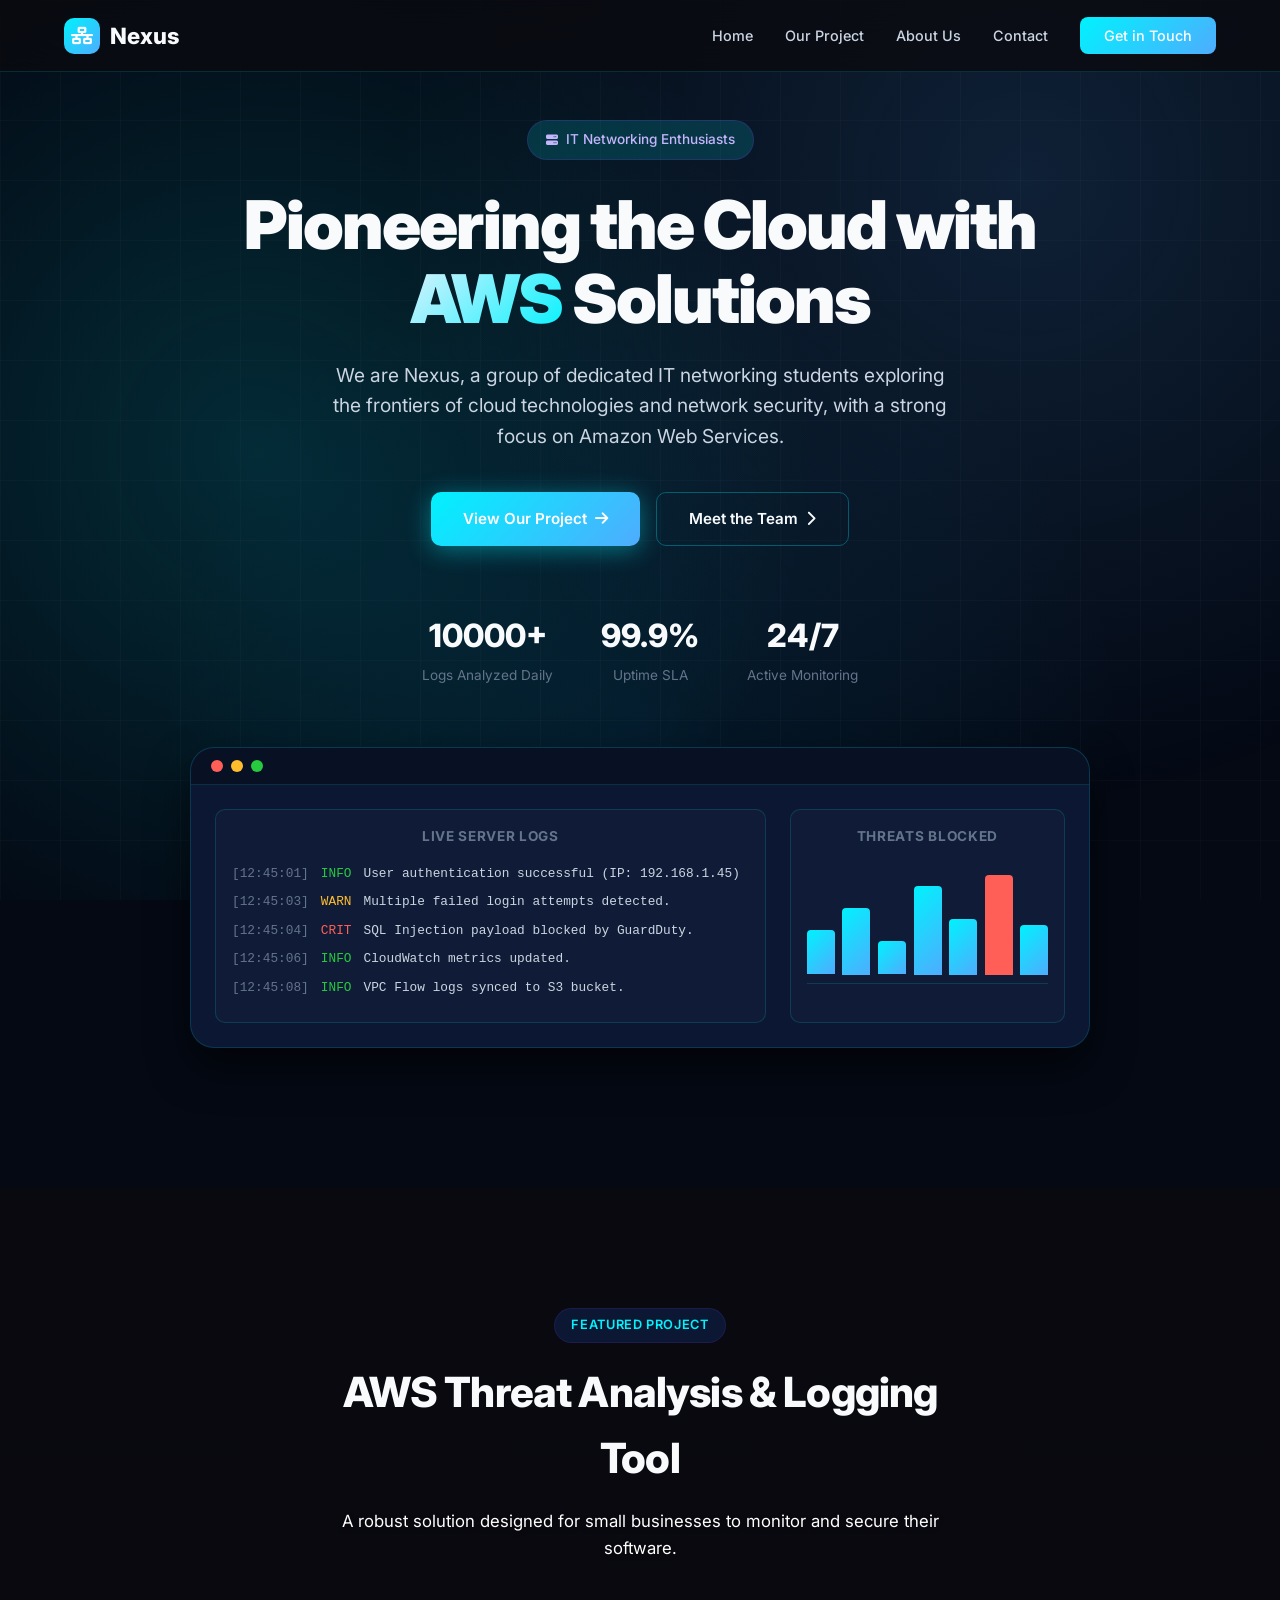
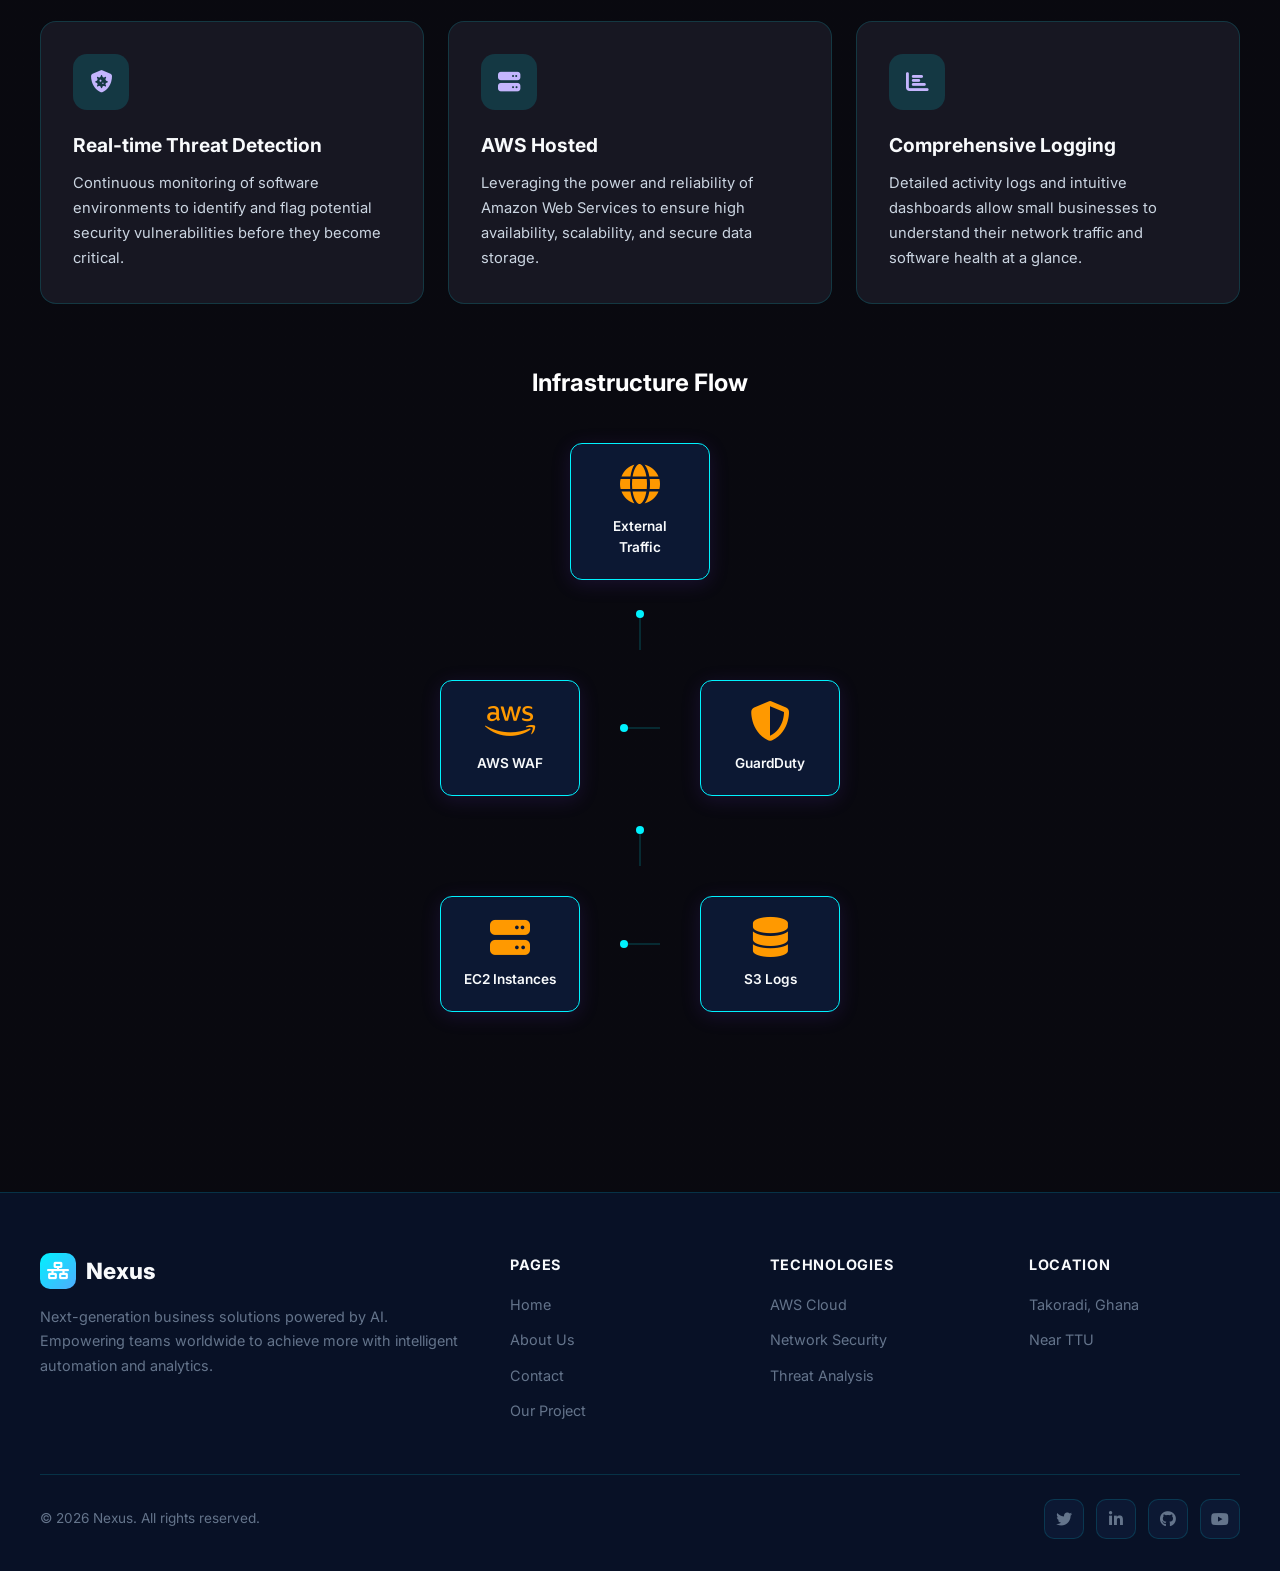
==== commit 0454c2f6: "Fix architecture diagram layout and overhaul color scheme to vibrant cyan/navy" ====
--- a/index.html
+++ b/index.html
@@ -9,7 +9,7 @@
   <link rel="preconnect" href="https://fonts.gstatic.com" crossorigin />
   <link href="https://fonts.googleapis.com/css2?family=Inter:wght@400;500;600;700;800;900&display=swap" rel="stylesheet" />
   <link rel="stylesheet" href="https://cdnjs.cloudflare.com/ajax/libs/font-awesome/6.5.1/css/all.min.css" crossorigin="anonymous" referrerpolicy="no-referrer" />
-  <link rel="stylesheet" href="style.css" />
+  <link rel="stylesheet" href="style.css?v=2" />
   <link rel="icon" href="data:image/svg+xml,<svg xmlns=%22http://www.w3.org/2000/svg%22 viewBox=%220 0 100 100%22><text y=%22.9em%22 font-size=%2290%22>🛡️</text></svg>">
 </head>
 <body>
@@ -104,40 +104,6 @@
       </div>
     </div>
     
-    <!-- AWS Architecture Diagram -->
-    <div class="aws-architecture reveal">
-      <h3 style="color: white; margin-bottom: 10px; font-size: 1.5rem;">Infrastructure Flow</h3>
-      <div class="arch-row">
-        <div class="arch-node">
-          <i class="fas fa-globe"></i>
-          <span>External Traffic</span>
-        </div>
-      </div>
-      <div class="arch-line"></div>
-      <div class="arch-row">
-        <div class="arch-node">
-          <i class="fab fa-aws"></i>
-          <span>AWS WAF</span>
-        </div>
-        <div class="arch-line-horizontal"></div>
-        <div class="arch-node">
-          <i class="fas fa-shield-alt"></i>
-          <span>GuardDuty</span>
-        </div>
-      </div>
-      <div class="arch-line"></div>
-      <div class="arch-row">
-        <div class="arch-node">
-          <i class="fas fa-server"></i>
-          <span>EC2 Instances</span>
-        </div>
-        <div class="arch-line-horizontal"></div>
-        <div class="arch-node">
-          <i class="fas fa-database"></i>
-          <span>S3 Logs</span>
-        </div>
-      </div>
-    </div>
   </section>
 
     <!-- ===== PROJECT ===== -->
--- a/style.css
+++ b/style.css
@@ -4,27 +4,27 @@
     *::after { margin: 0; padding: 0; box-sizing: border-box; }
 
     :root {
-      --bg-primary: #0a0a0f;
-      --bg-secondary: #12121a;
-      --bg-card: #1a1a26;
-      --bg-card-hover: #222233;
-      --text-primary: #f0f0f5;
-      --text-secondary: #a0a0b8;
-      --text-muted: #6b6b80;
-      --accent: #7c3aed;
-      --accent-hover: #8b5cf6;
-      --accent-subtle: rgba(124, 58, 237, 0.1);
-      --accent-glow: rgba(124, 58, 237, 0.3);
-      --gradient-1: linear-gradient(135deg, #7c3aed, #4f46e5);
-      --gradient-2: linear-gradient(135deg, #7c3aed, #ec4899);
-      --gradient-text: linear-gradient(135deg, #c4b5fd, #7c3aed);
-      --border: rgba(255, 255, 255, 0.06);
-      --border-hover: rgba(255, 255, 255, 0.12);
+      --bg-primary: #040914;
+      --bg-secondary: #081126;
+      --bg-card: #0c1833;
+      --bg-card-hover: #122147;
+      --text-primary: #f8fafc;
+      --text-secondary: #cbd5e1;
+      --text-muted: #64748b;
+      --accent: #00f2fe;
+      --accent-hover: #4facfe;
+      --accent-subtle: rgba(0, 242, 254, 0.15);
+      --accent-glow: rgba(0, 242, 254, 0.4);
+      --gradient-1: linear-gradient(135deg, #00f2fe, #4facfe);
+      --gradient-2: linear-gradient(135deg, #00f2fe, #0ea5e9);
+      --gradient-text: linear-gradient(135deg, #e0f2fe, #00f2fe);
+      --border: rgba(0, 242, 254, 0.15);
+      --border-hover: rgba(0, 242, 254, 0.3);
       --radius: 16px;
       --radius-sm: 10px;
       --radius-lg: 24px;
-      --shadow: 0 4px 30px rgba(0, 0, 0, 0.4);
-      --shadow-glow: 0 0 60px rgba(124, 58, 237, 0.15);
+      --shadow: 0 4px 30px rgba(0, 0, 0, 0.6);
+      --shadow-glow: 0 0 60px rgba(0, 242, 254, 0.25);
       --transition: 0.3s cubic-bezier(0.4, 0, 0.2, 1);
       --max-width: 1200px;
       --nav-height: 72px;
@@ -53,9 +53,9 @@
       z-index: 0;
       pointer-events: none;
       background-image:
-        radial-gradient(circle at 20% 50%, rgba(124, 58, 237, 0.04) 0%, transparent 50%),
-        radial-gradient(circle at 80% 20%, rgba(79, 70, 229, 0.04) 0%, transparent 50%),
-        radial-gradient(circle at 50% 80%, rgba(236, 72, 153, 0.03) 0%, transparent 50%);
+        radial-gradient(circle at 20% 50%, rgba(0, 242, 254, 0.15) 0%, transparent 50%),
+        radial-gradient(circle at 80% 20%, rgba(79, 172, 254, 0.15) 0%, transparent 50%),
+        radial-gradient(circle at 50% 80%, rgba(14, 165, 233, 0.1) 0%, transparent 50%);
     }
 
     .bg-grid::after {
